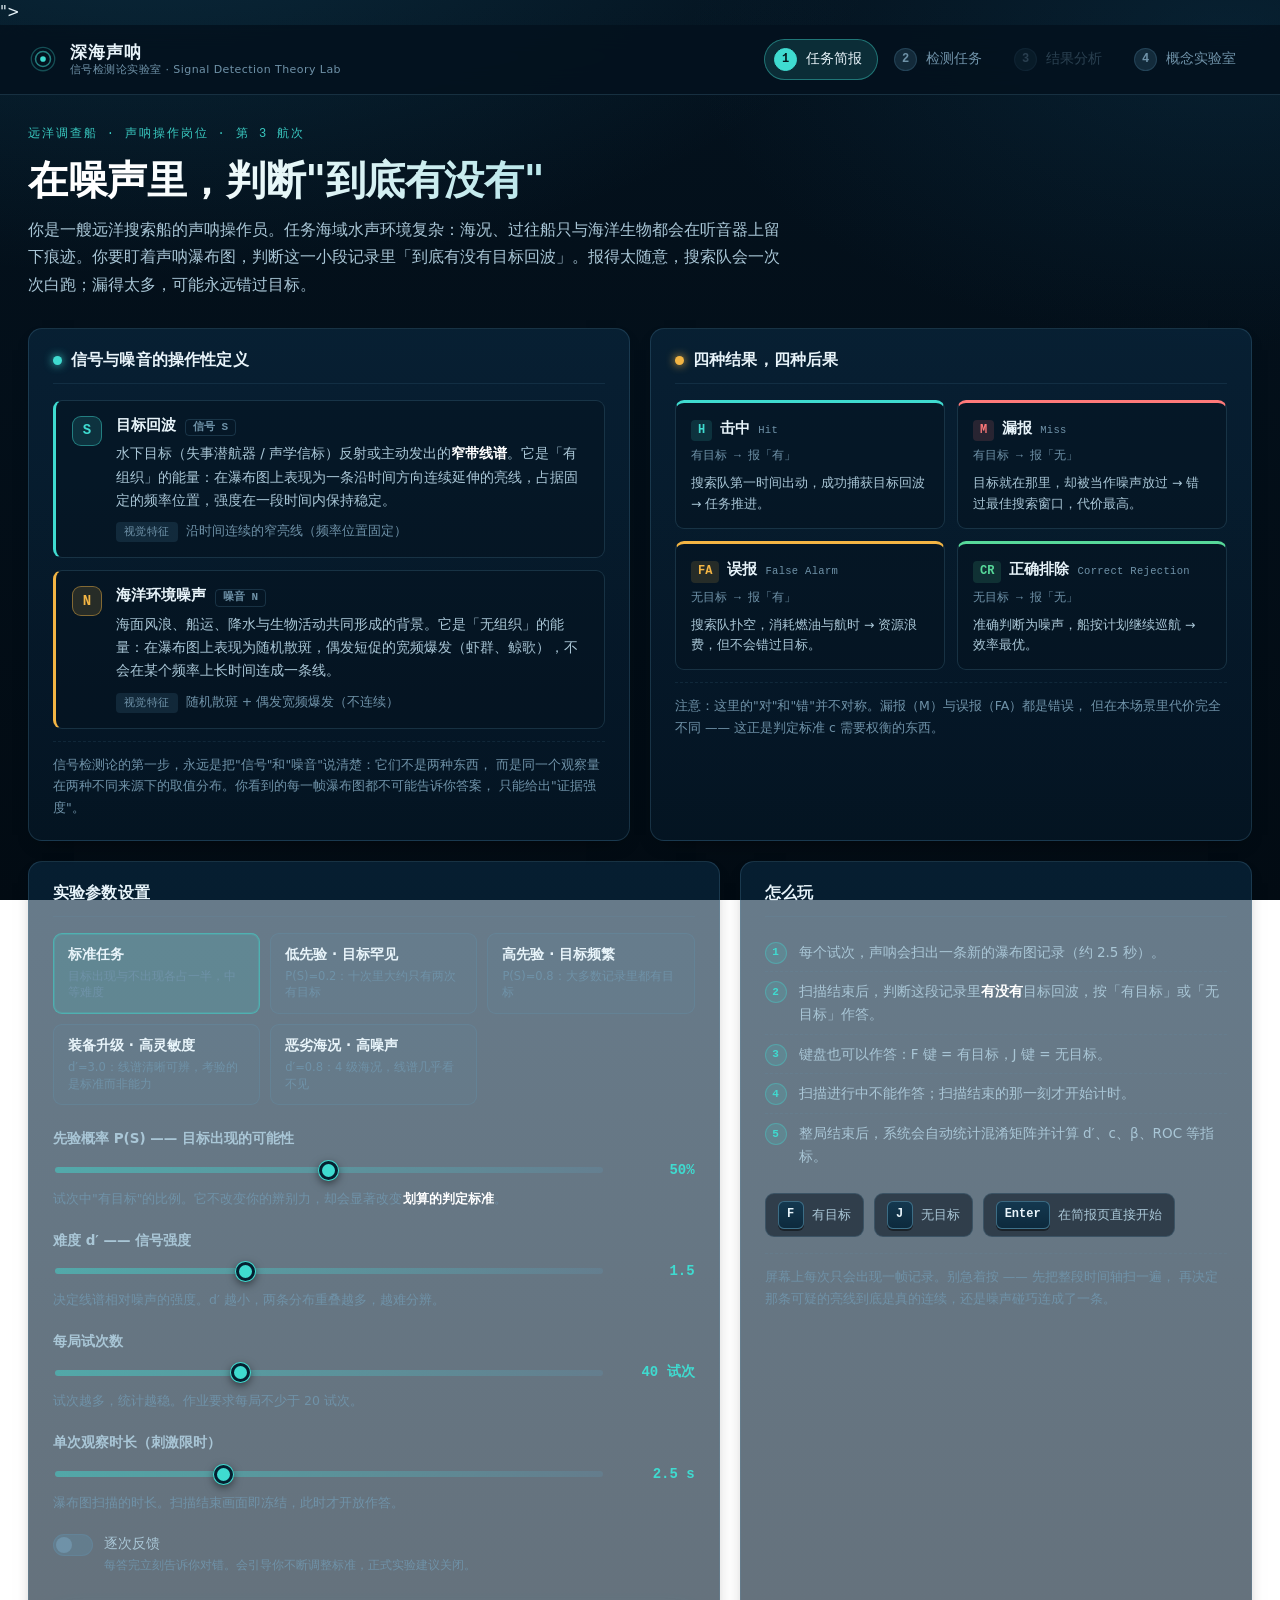
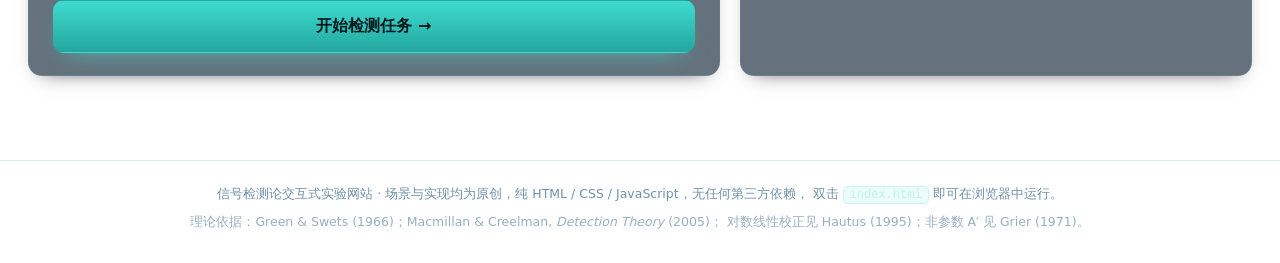
==== index.html @ de3a0b53 "Add files via upload" ====
<!DOCTYPE html>
<html lang="zh-CN" data-page-node-id="7BlGP3czFc0zTaChG8Geoq">
<head data-page-node-id="wyABZl23U43G0WEA0RpFrp">
<meta charset="utf-8" data-page-node-id="9tWLYR9eOHcnWnOsIxpgYl">
<meta name="viewport" content="width=device-width, initial-scale=1" data-page-node-id="ko4rNlrqqVmqE0k4zs28iP">
<title>深海声呐 · 信号检测论实验室</title>
<meta name="description" content="信号检测论（SDT）交互式实验网站：在深海声呐场景中完成目标检测任务，自动计算混淆矩阵、d′、c、β、A′、ROC 等指标，并提供可交互的概念实验室。" data-page-node-id="bJcnFSI2OYk65TBo6gGGTu">
<link rel="icon" href="data:image/svg+xml,<svg xmlns='http://www.w3.org/2000/svg' viewBox='0 0 32 32' data-page-node-id="MXE3FrBdM17u8Ltqky6Mfi"><rect width='32' height='32' rx='7' fill='%23061a2b' data-page-node-id="VFjueI061GlliiOvg3DtAs"/><circle cx='16' cy='16' r='3' fill='%233fdbd0' data-page-node-id="fHzxyOEwPS1XQd92Go2eyU"/><circle cx='16' cy='16' r='8' fill='none' stroke='%233fdbd0' stroke-opacity='.55' stroke-width='1.6' data-page-node-id="Gk4f6tbzfD8nGVSi1wwIhV"/><circle cx='16' cy='16' r='12.5' fill='none' stroke='%233fdbd0' stroke-opacity='.3' stroke-width='1.4' data-page-node-id="dNntcZrvxB0mwvcRiQEsen"/></svg>">
<link rel="stylesheet" href="css/base.css" data-page-node-id="20A9qHvudf6NGaCtLh5nTD">
<link rel="stylesheet" href="css/layout.css" data-page-node-id="5247QUHQQzCSi4FcL2VfjC">
<link rel="stylesheet" href="css/components.css" data-page-node-id="BhVyPoBjnROYNOfTWkRZdr">
</head>
<body data-page-node-id="KMqChKcDBBmf2ZVCAtJHI1">
<div class="app" data-page-node-id="LkLLp1mMcD1yYskjSVKqmv">

  <!-- ==================== 顶栏 ==================== -->
  <header class="topbar" data-page-node-id="akEOlAfJltoRnHvlLGiuGM">
    <div class="brand" data-page-node-id="9McdlECTdHpgb4ddFXzQdY">
      <svg class="brand__mark" viewBox="0 0 32 32" aria-hidden="true" data-page-node-id="N9kA8Bva1Fd8Go0u9RXlaa">
        <circle cx="16" cy="16" r="3" fill="currentColor" data-page-node-id="Ai5U2BiWhGFOWILEtR5WDG"/>
        <circle cx="16" cy="16" r="8" fill="none" stroke="currentColor" stroke-opacity=".55" stroke-width="1.6" data-page-node-id="KB8UTiGxVOA1N0pd7VKI6u"/>
        <circle cx="16" cy="16" r="12.5" fill="none" stroke="currentColor" stroke-opacity=".3" stroke-width="1.4" data-page-node-id="CLDfYKQme6FrIjuFEDPbCb"/>
      </svg>
      <div class="brand__text" data-page-node-id="MB4AXKsSFIrPK5TK0GABhn">
        <strong data-page-node-id="qxWQzHKXdoRilbg0R7Lvjv">深海声呐</strong>
        <em data-page-node-id="euWVPPZPiSU7z0U5lnoyQ6">信号检测论实验室 · Signal Detection Theory Lab</em>
      </div>
    </div>
    <nav class="steps" aria-label="实验步骤" data-page-node-id="X3ulW4NpvbdZObWDbcFFCN">
      <button type="button" class="step is-active" data-step="brief" data-page-node-id="la6y9DVtshYQsTGi5sPqgA"><i data-page-node-id="xK4MlSJe4XYgWPmhwBHWIY">1</i><span data-page-node-id="NKGFMX1fCAO6oPAsygHMXI">任务简报</span></button>
      <button type="button" class="step" data-step="task" data-page-node-id="2041xVu7pPSWplzJXY2FOJ"><i data-page-node-id="xwkf884Dhe14pU7mX9raEM">2</i><span data-page-node-id="pCgvW5BjVrBEZErt6HfWSM">检测任务</span></button>
      <button type="button" class="step" data-step="result" data-page-node-id="PQcHBByNVxGDVcxCSAduGY"><i data-page-node-id="jhv9wD1ARdsYKZxF9oRCsx">3</i><span data-page-node-id="pjqszpB730hvT2ItxRJPzF">结果分析</span></button>
      <button type="button" class="step" data-step="concept" data-page-node-id="GkDfhhG8w5beSZKCt3lyY5"><i data-page-node-id="1j1TdkW4HC8uWmtS5qddqH">4</i><span data-page-node-id="rzoupHdYaGDXM9Gcl3jlB9">概念实验室</span></button>
    </nav>
  </header>

  <main class="main" data-page-node-id="QatC3mEPXrXlIKf8vyCxgE">

    <!-- ==================== ① 任务简报 ==================== -->
    <section class="view is-active" id="view-brief" data-page-node-id="hoDFfxwfCQE98TpZCjoFSO">
      <div class="hero" data-page-node-id="p2mnXRYIQP3mFeQxQ5j41k">
        <p class="hero__kicker" data-page-node-id="9jtTaQ389BshIBya3Hzhn8">远洋调查船 · 声呐操作岗位 · 第 3 航次</p>
        <h1 class="hero__title" data-page-node-id="j2J6HETAFLfHwzNcE45X8t">在噪声里，判断"到底有没有"</h1>
        <p class="hero__lead" id="heroLead" data-page-node-id="n93bffi6VSSy9IlBC7XZ0O"></p>
      </div>

      <div class="grid grid--2" data-page-node-id="mh4OYjknqUsEZmnd5PBxS3">
        <div class="card" data-page-node-id="YHXNMhuOV8GDgReVHERzRC">
          <h3 class="card__title" data-page-node-id="v47sYOAUiN5K6exq9CSTU6"><span class="dot dot--s" data-page-node-id="x23sEWSLybrQR3XGw7Alld"></span>信号与噪音的操作性定义</h3>
          <div id="signalDef" data-page-node-id="uGwqHdYwt0CWUKAQ18opu3"></div>
          <div id="noiseDef" data-page-node-id="QquxC7E4qbPGOKV4JtIwdt"></div>
          <p class="hint" data-page-node-id="ncrM344EfCOXHOnh6KALZf">
            信号检测论的第一步，永远是把"信号"和"噪音"说清楚：它们不是两种东西，
            而是同一个观察量在两种不同来源下的取值分布。你看到的每一帧瀑布图都不可能告诉你答案，
            只能给出"证据强度"。
          </p>
        </div>

        <div class="card" data-page-node-id="D4xVIPqUletM8Kg421m4Ny">
          <h3 class="card__title" data-page-node-id="7TEWwcKC0i9ehIV2fQpZ1L"><span class="dot dot--n" data-page-node-id="A8sFWHB9K1mGK9t9we21ve"></span>四种结果，四种后果</h3>
          <div id="outcomeGrid" class="outcome-grid" data-page-node-id="KLkPV7eeDn1N8gnUzgTzBS"></div>
          <p class="hint" data-page-node-id="lT7LHTldOm7NqUDjdMDLgv">
            注意：这里的"对"和"错"并不对称。漏报（M）与误报（FA）都是错误，
            但在本场景里代价完全不同 —— 这正是判定标准 c 需要权衡的东西。
          </p>
        </div>
      </div>

      <div class="grid grid--params" data-page-node-id="V1g8ENcWrAQSFfIzaHyQUh">
        <div class="card card--params" data-page-node-id="7j3a37SPQuz51Ymnu9CrWt">
          <h3 class="card__title" data-page-node-id="ONESAwLX2KONCkls1KthjN">实验参数设置</h3>

          <div class="presets" id="presetRow" data-page-node-id="Y2OyWLC7dx4wvJlO0oiaVa"></div>

          <div class="field" data-page-node-id="ZrwrWFtChzjP1fjiXWPny4">
            <label for="briefPrior" data-page-node-id="oJLsPINSTv8a11nrsgmTQ1">先验概率 P(S) —— 目标出现的可能性</label>
            <div class="field__row" data-page-node-id="K6r3UCJDDXD8pLqoBM2DlY">
              <input type="range" id="briefPrior" min="0.1" max="0.9" step="0.05" value="0.5" data-page-node-id="7LpKbXwYMOWNruB0EnFEYh">
              <output id="briefPriorVal" data-page-node-id="bOOLbP4Ie4tO2jeBt1c7Da">50%</output>
            </div>
            <p class="field__hint" data-page-node-id="rMpsuqQC2QFiRwZq8yXDAi">试次中"有目标"的比例。它不改变你的辨别力，却会显著改变<b data-page-node-id="Hft3xPHnHNP45wN5BqUQnF">划算的判定标准</b>。</p>
          </div>

          <div class="field" data-page-node-id="DsPvkE0BaFDlz0DUnNoVCu">
            <label for="briefDp" data-page-node-id="eEBVJxvZLmBw9TKwmOLjP2">难度 d′ —— 信号强度</label>
            <div class="field__row" data-page-node-id="zMSPVyaAP91x0qSG09062M">
              <input type="range" id="briefDp" min="0.2" max="4" step="0.1" value="1.5" data-page-node-id="yppPCjrNb9YnVaGyjKa4AC">
              <output id="briefDpVal" data-page-node-id="dtGThOogVGJC5iX4wWjxzf">1.5</output>
            </div>
            <p class="field__hint" data-page-node-id="ExdcHiWSZ7kmNeCJWMewWL">决定线谱相对噪声的强度。d′ 越小，两条分布重叠越多，越难分辨。</p>
          </div>

          <div class="field" data-page-node-id="qaXEhrqDSAzDROeRUJz2yD">
            <label for="briefTrials" data-page-node-id="Tt7C7iXgzG2CH1ZH1KA8O5">每局试次数</label>
            <div class="field__row" data-page-node-id="sUiwktQyqx66S1zWOlZvyN">
              <input type="range" id="briefTrials" min="20" max="80" step="10" value="40" data-page-node-id="Hs3PtaXycUfkBscQFfmym6">
              <output id="briefTrialsVal" data-page-node-id="EwEiXvVA79ASknUH2jo2v2">40 试次</output>
            </div>
            <p class="field__hint" data-page-node-id="sschGMr9vofK6rsmvBGJMw">试次越多，统计越稳。作业要求每局不少于 20 试次。</p>
          </div>

          <div class="field" data-page-node-id="7pjSyeOJBLcYHvzM27i9GS">
            <label for="briefObserve" data-page-node-id="KGB8NLLn9JCZN6LcseEbot">单次观察时长（刺激限时）</label>
            <div class="field__row" data-page-node-id="udlPPEXn9UTlUXeZQpMnhm">
              <input type="range" id="briefObserve" min="1000" max="6000" step="500" value="2500" data-page-node-id="plM8fCIIcrfiQJgfB5nB3I">
              <output id="briefObserveVal" data-page-node-id="XJEn34MxC0OdMm0NVcEYGC">2.5 s</output>
            </div>
            <p class="field__hint" data-page-node-id="WIlUFTDo97PBdhEvHvk8Vx">瀑布图扫描的时长。扫描结束画面即冻结，此时才开放作答。</p>
          </div>

          <label class="switch" data-page-node-id="wcKtSG6NmRjxhxsRkfpHKa">
            <input type="checkbox" id="briefFeedback" data-page-node-id="Ug959cTEFhEq67kaVaVYTf">
            <span class="switch__box" aria-hidden="true" data-page-node-id="SdpTJRUuTcbSwCvXF2iACZ"></span>
            <span class="switch__text" data-page-node-id="FUHe6fuqXtojD2andeuvT4">逐次反馈
              <em data-page-node-id="60XclOyJpwLaSvEPCs1J3Y">每答完立刻告诉你对错。会引导你不断调整标准，正式实验建议关闭。</em>
            </span>
          </label>

          <button type="button" class="btn btn--primary btn--lg" id="btnStart" data-page-node-id="t12i7XGU9ZLYHpAgkNeBtZ">开始检测任务 →</button>
        </div>

        <div class="card card--how" data-page-node-id="ilGMRxwBnBwGJX9DSWS9D1">
          <h3 class="card__title" data-page-node-id="rVaFl3lU1DBUwUe1tJzWDh">怎么玩</h3>
          <ol class="instructions" id="instructionList" data-page-node-id="nmhmD6OflPD4FRalyrFeoa"></ol>
          <div class="keymap" data-page-node-id="FGJ3mCiJdb26df66F9cFVU">
            <div class="keymap__item" data-page-node-id="6pe2eCkoHT6WJxYREVnUD9"><kbd data-page-node-id="oVSLklXcJqLoCvXy2IapTS">F</kbd><span data-page-node-id="GO8zElaJ2QVxrXzM0HOFWc">有目标</span></div>
            <div class="keymap__item" data-page-node-id="2sSzzHEAkoQ8N6CQyy86SN"><kbd data-page-node-id="iVZE7jPQ5X0LDC63FQSzNU">J</kbd><span data-page-node-id="skb2Wx2rusFIXa3nLxcMHd">无目标</span></div>
            <div class="keymap__item" data-page-node-id="3g2b582p30hC4YY3AZrNLx"><kbd data-page-node-id="pnfGA0oJN3PCaYlEe4P6Wz">Enter</kbd><span data-page-node-id="CpQijhM1SA5N7XHLoSzsSF">在简报页直接开始</span></div>
          </div>
          <p class="hint" data-page-node-id="RE0rpJbbsudJnggxwankcZ">
            屏幕上每次只会出现一帧记录。别急着按 —— 先把整段时间轴扫一遍，
            再决定那条可疑的亮线到底是真的连续，还是噪声碰巧连成了一条。
          </p>
        </div>
      </div>
    </section>

    <!-- ==================== ② 检测任务 ==================== -->
    <section class="view" id="view-task" data-page-node-id="nz0o1MCSIUMERn4l929Y2w">
      <div class="hud" data-page-node-id="HJ3sPuIr0K5S0gdRvQ0CCi">
        <div class="hud__item" data-page-node-id="dfhWLhFnfcjWOZeEwugeVJ"><span data-page-node-id="qWFGIdfy5HPmztKQUfQpTn">试次</span><b id="hudTrial" data-page-node-id="OKS8li7Yn9tYv9FvXjrBuB">— / —</b></div>
        <div class="hud__item" data-page-node-id="UBk8C2CjrCy1ARYBc9uiNB"><span data-page-node-id="TsulBfpW7xOzaVaUnxIEsO">先验 P(S)</span><b id="hudPrior" data-page-node-id="cgMkEOn7akf9QXKdb3lJ1y">—</b></div>
        <div class="hud__item" data-page-node-id="PxJQAF1eTOB6nguvkZYnvv"><span data-page-node-id="jvXCFCsCctzMIUMODWRpBz">难度 d′</span><b id="hudDp" data-page-node-id="r0aAKyn8tTsaruHRbFAU5F">—</b></div>
        <div class="hud__item" data-page-node-id="1IPqEbtTaj9YOahHKv6SJq"><span data-page-node-id="gMaR4WOSX0cmTvu5vltz9A">观察时长</span><b id="hudObserve" data-page-node-id="CDIHV3J2JXGY4NYA5kx2Ks">—</b></div>
        <div class="task-banner task-banner--muted" id="taskBanner" data-page-node-id="A6QuMH64HkFg7NSP3y5KzM">准备中…</div>
      </div>

      <div class="sonar" data-page-node-id="11ySGKfUhGrFl3yKl5Gu6B">
        <canvas id="sonarCanvas" aria-label="声呐瀑布图" data-page-node-id="0rM2Nl0YlHpHtTEpEJ8ZxL"></canvas>
        <div class="sonar__scan" data-page-node-id="hvk4ZrFJ2rlqSMOSGGxYDn"><div class="sonar__scan-fill" id="timerFill" data-page-node-id="FBruBeFHicpdU9JQwYM8rF"></div></div>
      </div>

      <div class="respond" data-page-node-id="juNxMKpymbzqXGApqA3dx6">
        <button type="button" class="btn btn--yes" id="btnYes" disabled data-page-node-id="sPttHlYyCZn5xW4RCEPJWn">
          <span class="btn__key" data-page-node-id="4AwtATGIv2lpJUpgAZhaov">F</span>
          <span class="btn__label" data-page-node-id="AojZFpQzgy0BYxEijrJoMh">有目标</span>
          <span class="btn__sub" data-page-node-id="77g2ls25o0URL2e8R4h9tW">Signal present</span>
        </button>
        <button type="button" class="btn btn--no" id="btnNo" disabled data-page-node-id="Ov05H5rwtBSJW9ln4Jtv9b">
          <span class="btn__key" data-page-node-id="bTUf41swe4dTtXeBKvyqmR">J</span>
          <span class="btn__label" data-page-node-id="R3YWiE3aLYFyL7CKqdjCBT">无目标</span>
          <span class="btn__sub" data-page-node-id="wbWfKKBNSCdutwiOwAGB9o">Noise only</span>
        </button>
      </div>

      <p class="task-tip" data-page-node-id="kGyIvpCZOeZbNWH7RuY0NC">
        提示：扫描过程中不能作答。真正难的不是"看见"，而是<b data-page-node-id="UxYOFhosWcXABW7nIYY0mG">在同一条模糊的亮线上，决定报还是不报</b> ——
        那才是 c。
      </p>
    </section>

    <!-- ==================== ③ 结果分析 ==================== -->
    <section class="view" id="view-result" data-page-node-id="iZuTpM8378p1gY9BHbJ5kR">
      <div class="result-head" data-page-node-id="jyZg0SKSHNU1aAhQI360AR">
        <div data-page-node-id="AxasMBifFt1fZF6v5QBo64">
          <p class="hero__kicker" data-page-node-id="vbwMFDcj8T0Jn6C80SqoGf">本局结果</p>
          <h2 class="result-head__title" data-page-node-id="fRABVerPCt7u58OtXOFVQa">你的检测成绩</h2>
        </div>
        <div class="result-meta" id="resultMeta" data-page-node-id="aCmR30beHTn4D7epf9YgJt"></div>
      </div>

      <div class="kpi-grid" id="kpiGrid" data-page-node-id="LdxViO0wLLZLQLSdHFNwGx"></div>

      <div class="grid grid--2" data-page-node-id="w1z4DIb8JOyShqGoDRGGsp">
        <div class="card" data-page-node-id="UQs8TKWUVWkWTBEZNutVWV">
          <h3 class="card__title" data-page-node-id="7gWIJbV3IGRxxYxu70ez3Y">混淆矩阵</h3>
          <div id="matrixGrid" data-page-node-id="ncFA9cRHpJhUKLj03ob0SF"></div>
        </div>
        <div class="card" data-page-node-id="f3sX8r0jJ7NHuDlhYmcQ8t">
          <h3 class="card__title" data-page-node-id="dwIERjcEp0IQr3qqMUirvJ">结果解读</h3>
          <div class="narrative" id="resultNarrative" data-page-node-id="6q5mKNHChscEhoZz17NWJH"></div>
        </div>
      </div>

      <div class="grid grid--2" data-page-node-id="gD0AWaUSwX4tdj4n0AF7oJ">
        <div class="card" data-page-node-id="0o8iF0OeEJdjWk0k7LwgZF">
          <h3 class="card__title" data-page-node-id="RH8d89pMnPVx3aKVxZOQVH">为什么光看"准确率"不够？</h3>
          <div class="chart-box" data-page-node-id="TnINxlb5orfJPn1d9BchWE"><canvas id="accCanvas" aria-label="准确率与偷懒基线对比" data-page-node-id="fzCfUnCzm6HeQNUuMYIPZ7"></canvas></div>
          <p class="caption" data-page-node-id="fwfEgVunldCBvjh0VQZ1Yv">
            准确率把"看先验猜"和"看得清"混在一个数字里。先验偏离 50% 越远，这个数字就越不可信。
          </p>
        </div>
        <div class="card" data-page-node-id="svzRHRyONNmbKVq34qzGGh">
          <h3 class="card__title" data-page-node-id="PrRNhPEZDJVVo2ZBk0WE4j">两个分布与你的判定标准</h3>
          <div class="chart-box chart-box--tall" data-page-node-id="XcjF7p4EBJocuyGODjfEIi"><canvas id="distCanvas" aria-label="噪音与信号分布" data-page-node-id="JMznmIDocrxMfyVL7uGEfg"></canvas></div>
          <p class="caption" id="distCaption" data-page-node-id="UDrxos2yAUYcmvC0y4Q7fD"></p>
        </div>
      </div>

      <div class="grid grid--2" data-page-node-id="kTIV4t4rO71KFtkqux0sTU">
        <div class="card" data-page-node-id="Vott2jRhpxBskBI9CVWyLV">
          <h3 class="card__title" data-page-node-id="ZLJ76DJFCoM5SzniwLQXfi">ROC 曲线</h3>
          <div class="chart-box chart-box--tall" data-page-node-id="td9HaHr2t3myYMSV3URDo6"><canvas id="rocCanvas" aria-label="ROC 曲线" data-page-node-id="JQk0Mr4VJFLniJfZZSe40m"></canvas></div>
          <p class="caption" id="rocCaption" data-page-node-id="3AxhtTJK5DrSn5io0rOrmB"></p>
        </div>
        <div class="card" data-page-node-id="3AyqwVOlo6WGAtMHQFWOeU">
          <h3 class="card__title" data-page-node-id="R8GWuxRPEQeNQMGp7upeBr">多局对比</h3>
          <div class="table-wrap table-wrap--short" data-page-node-id="4sKN9XXmgDPsERbWIfuKEc">
            <table class="tbl" data-page-node-id="lN4XiAsvZo8QDadYIM74l9">
              <thead data-page-node-id="fAHOuX3edex78BKhlOPdEb">
                <tr data-page-node-id="dYXwQd4nhNHS7KcrOIfeVH">
                  <th data-page-node-id="Zda8Ox3GH3bAcxZXbsuFZT">局</th><th data-page-node-id="BpggEfFTFB7anvIp5z9QRk">先验</th><th data-page-node-id="ZDpfNLW2HaMZ3Kwv1cpcq6">设计 d′</th><th data-page-node-id="VKkkR7ZcI2ZMOihFyvNWwW">试次</th>
                  <th data-page-node-id="1OuzrGAL8Q8j876IgFfNap">实测 d′</th><th data-page-node-id="8do3Av4mkNRfH9nboJHwRC">c</th><th data-page-node-id="DlEDIB4bz7dKcNpRSLp3Ga">β</th><th data-page-node-id="vnwLjYs8VBY1A8HYyLDMmi">准确率</th>
                </tr>
              </thead>
              <tbody id="historyTableBody" data-page-node-id="L5L6tDbL8W2l2qEmJTNc08"></tbody>
            </table>
          </div>
          <div class="result-actions" data-page-node-id="jknSVRFLFZEgovardpjC0i">
            <button type="button" class="btn btn--ghost" id="btnExport" data-page-node-id="zWI3qenzqiZyyfKj8lToql">导出逐试次 CSV</button>
            <button type="button" class="btn btn--ghost" id="btnClearHistory" data-page-node-id="RJw0i8Jc5DfgVV17zDkBOa">清空历史</button>
          </div>
        </div>
      </div>

      <div class="card" data-page-node-id="4qbs6kfWAJybQYG7GMm8aW">
        <h3 class="card__title" data-page-node-id="MecHCAxqcS6A0urAqEAfqb">逐试次明细</h3>
        <div class="table-wrap" data-page-node-id="tfRltLydhmwMSgDvQsdF8S">
          <table class="tbl tbl--striped" data-page-node-id="5t6zEGmd0Wl4RAqk4bS5Es">
            <thead data-page-node-id="A7TsdoAUD9qOGAAuSbcyyX">
              <tr data-page-node-id="UPR5jOPmIaljmcFuFkcm5G">
                <th data-page-node-id="2PtGh4COdP4CjxnDYzhBKC">试次</th><th data-page-node-id="VtPt84B5rC3l29t6ot6R8U">真实状态</th><th data-page-node-id="0Dxkv2aGDCfUbgDdulv0Us">你的回答</th><th data-page-node-id="gUt8KDanoe7tzV70nth8WD">结果</th>
                <th data-page-node-id="sIrnpoV03H0gUVpUxcxtTM">反应时 (s)</th><th data-page-node-id="u59hfM1qqouVerP8zbrigY">目标频率 (kHz)</th><th data-page-node-id="KQREEcMsOYEx0A7eIBC5ia">宽频爆发</th>
              </tr>
            </thead>
            <tbody id="trialTableBody" data-page-node-id="cne9SNEAuDMDRBHEZMgmTh"></tbody>
          </table>
        </div>
      </div>

      <div class="result-actions result-actions--center" data-page-node-id="BFW0vmBzRTYJrsvKvtbvZL">
        <button type="button" class="btn btn--primary" id="btnRedo" data-page-node-id="w3nIOGlM90XqZX9CWJKbNN">用同样参数再来一局</button>
        <button type="button" class="btn btn--ghost" id="btnRetune" data-page-node-id="0UJY4pPAN9U2zyHeGZoFPC">换一组参数</button>
      </div>
    </section>

    <!-- ==================== ③ 概念实验室 ==================== -->
    <section class="view" id="view-concept" data-page-node-id="2iiqWrbLEhM5Q9WF70e6di">
      <div class="hero hero--slim" data-page-node-id="gtPgWQ0xDkDyAlYcFT0xgv">
        <p class="hero__kicker" data-page-node-id="UYPDoP4udzgS9WSHoK6fur">概念实验室</p>
        <h2 class="hero__title" data-page-node-id="cgMLWVKSZMyj6XtTUW9LN5">把 d′ 和 c 拖起来看</h2>
        <p class="hero__lead" data-page-node-id="N4jvy7oOJqrDQqVeuHIhKI">
          这里的每一条曲线都是公式算出来的，不是画上去的。拖动滑块，观察
          <b data-page-node-id="RCEMXF82OsSIdDDdqzWIHn">辨别力</b>（两个分布的距离）和<b data-page-node-id="pRfgnx0xl7MzChWGYb8Ljl">判定标准</b>（那根竖线）分别改变了什么。
        </p>
      </div>

      <div class="grid grid--concept" data-page-node-id="8S5qZpWvW8SqWeGq4AQWJI">
        <div class="card card--controls" data-page-node-id="4yyAHAuxchvds60YaFcBwj">
          <h3 class="card__title" data-page-node-id="5Hw79PZ1cmux68KK4IJKW9">参数</h3>

          <div class="field" data-page-node-id="jscvcKvIQt2CEsA7lSmE88">
            <label for="cDp" data-page-node-id="IAbEeB3HKCLPtlZtSUVG1t">辨别力 d′</label>
            <div class="field__row" data-page-node-id="JU9SJdKLPnBXfAYivXakWV">
              <input type="range" id="cDp" min="0" max="4" step="0.1" value="1.5" data-page-node-id="N1wdqshAtPpfyTiRU53Lma">
              <output id="cDpVal" data-page-node-id="kIloA8VQZPE2Y8KHh2mzDX">1.5</output>
            </div>
            <p class="field__hint" data-page-node-id="ES0elFBweii8rznIiH05mF">两个分布均值之间的距离。调大它，两条曲线分开。</p>
          </div>

          <div class="field" data-page-node-id="mIelh9u5HFWRPyJxIuwgEm">
            <label for="cC" data-page-node-id="NG1NUx9zCVS4Ou9vu4EpEY">判定标准 c</label>
            <div class="field__row" data-page-node-id="RqOcoUiFSmISfWn9VYpkfF">
              <input type="range" id="cC" min="-2" max="2" step="0.05" value="0" data-page-node-id="yZxxf5Wmf5OzwV4zR9mt4j">
              <output id="cCVal" data-page-node-id="kubBuXVpx5suLJlbEDGmq0">0.00</output>
            </div>
            <p class="field__hint" data-page-node-id="gSu1iJqSqTmnoGirETKKeQ">c &gt; 0 保守（少报"有"），c &lt; 0 宽松（多报"有"）。</p>
          </div>

          <div class="field" data-page-node-id="cmdkDcyAlJil0htdA56SzZ">
            <label for="cPrior" data-page-node-id="cR0jvPryUn1HXtZTxDic3q">先验概率 P(S)</label>
            <div class="field__row" data-page-node-id="nnZ0jyzxfTPa2LBoJzE2NA">
              <input type="range" id="cPrior" min="0.1" max="0.9" step="0.05" value="0.5" data-page-node-id="4mxdn5vuwtpp45FGLTblTK">
              <output id="cPriorVal" data-page-node-id="Ie3ft21NBX0wiZmm9qIHzf">50%</output>
            </div>
            <p class="field__hint" data-page-node-id="M1hpF1Yu8khqGxPoHBPljd">影响最优判定标准 c*，不影响 d′。</p>
          </div>

          <h3 class="card__title card__title--sub" data-page-node-id="6ZEjGPBF4pJLF3EBZy4afT">支付矩阵（相对价值）</h3>
          <div class="payoff" data-page-node-id="80jFxJFEN5fyKQforCQrat">
            <label data-page-node-id="HhQ1xMkSPPnjzIXAgBdHsJ">击中 V<sub data-page-node-id="JkcX1sXHCO1T5uhEH1WKKK">H</sub><input type="number" id="payVH" value="10" step="1" data-page-node-id="xIccHHSil8braqDJuDpfgr"></label>
            <label data-page-node-id="LBERX1MtCeBSTqUxj7uEBF">正确排除 V<sub data-page-node-id="BkSe4NPIXTfTkAzrHXFwjm">CR</sub><input type="number" id="payVCR" value="2" step="1" data-page-node-id="4G7NUsEHelCRXefMLRapnJ"></label>
            <label data-page-node-id="wgQobEtW6mzZr1Y2EkRUya">误报 V<sub data-page-node-id="3d3hiPBF6mIM1zlL857BUl">FA</sub><input type="number" id="payVFA" value="-4" step="1" data-page-node-id="ccoVLqBy6oEmFMquq4kcxH"></label>
            <label data-page-node-id="OfEYoS7QEvILIinqpIsxZY">漏报 V<sub data-page-node-id="A1sosNZwWCg4VxNgqoC8Gy">M</sub><input type="number" id="payVM" value="-20" step="1" data-page-node-id="ZFFCWwJS8IX8HXwLkNvHFR"></label>
          </div>

          <label class="switch switch--tight" data-page-node-id="VIxC9U59inDGHFFUTWwkrN">
            <input type="checkbox" id="chkOptimal" checked data-page-node-id="PvaXG87xJ811VM77TQ0BCn">
            <span class="switch__box" aria-hidden="true" data-page-node-id="qrHNqwOnnEamXaDRBHHu0L"></span>
            <span class="switch__text" data-page-node-id="tuwBBqp2xx0plrqMxL0IsV">显示最优判定标准 c*</span>
          </label>
          <label class="switch switch--tight" data-page-node-id="LhSb1D9IBv1Sq9SpaHQGOA">
            <input type="checkbox" id="chkZRoc" data-page-node-id="fnbWumLRtyPVT3BTH8mOlN">
            <span class="switch__box" aria-hidden="true" data-page-node-id="sLqojWWxcq7BJ32dooABtn"></span>
            <span class="switch__text" data-page-node-id="MQUue9kyZUCiYpBmbf3B0K">ROC 切换到 z 坐标</span>
          </label>

          <button type="button" class="btn btn--ghost btn--block" id="btnConceptReset" data-page-node-id="a1fMHhIwL60GUl74EEfl1Z">恢复默认</button>
        </div>

        <div class="stack" data-page-node-id="WiSQAWRU4vdKjbN15iRxms">
          <div class="card" data-page-node-id="1mUG9xsUk4TtpnAnyUYyvE">
            <h3 class="card__title" data-page-node-id="vPacOjvgw98WuC3ALiBs7O">两个分布与判定标准</h3>
            <div class="chart-box chart-box--tall" data-page-node-id="1qv1mlUN6PFOAFSPF4GjPA"><canvas id="conceptDistCanvas" aria-label="双分布交互图" data-page-node-id="uX0zBEqJPE0hd2pCz0gHjz"></canvas></div>
            <p class="caption" data-page-node-id="bCBz9dpYRuJQ3Bbh2qzV23">
              橙色曲线是噪音分布 N(0,1)，青色曲线是信号分布 N(d′,1)。竖线是判定标准：
              落在它右边的"噪音"会被误报（橙色阴影），落在它右边的"信号"会被击中（青色阴影）。
              紫色虚线是给定先验与支付矩阵下的最优标准 c*。
            </p>
          </div>

          <div class="grid grid--2" data-page-node-id="WgKugHHl17kcaa8DLxrSz5">
            <div class="card" data-page-node-id="3wtXMqDVxQkYXpxBcxAB8t">
              <h3 class="card__title" data-page-node-id="61d12AUqJIuzBfSECGskiE">ROC / z-ROC</h3>
              <div class="chart-box chart-box--tall" data-page-node-id="DzamJadrV30bGV7NRL2kV8"><canvas id="conceptRocCanvas" aria-label="ROC 曲线" data-page-node-id="AgmgzfzepfkwBzCNeNaiKS"></canvas></div>
              <p class="caption" data-page-node-id="oFsm2xfUhAMCivgg79Cgwe">
                固定 d′、把所有 c 走一遍，得到的轨迹就是 ROC。等方差模型下，
                换到 z 坐标后它是一条<b data-page-node-id="96HxdA3Z45o1kX7BgkH6pR">斜率 1 的直线</b>，纵轴截距恰好等于 d′。
              </p>
            </div>
            <div class="card" data-page-node-id="DGHJBWUMmKF7K35Fiuf8K4">
              <h3 class="card__title" data-page-node-id="JWBN51kWMbEprSQNDwHRLa">指标读数</h3>
              <dl class="readout" id="conceptReadout" data-page-node-id="wckGD60yikReFYQDhr5XMY"></dl>
            </div>
          </div>

          <div class="card" data-page-node-id="s6zVC5YN4RxDGZRXr2DoQT">
            <h3 class="card__title" data-page-node-id="V9ZYkXydTOrPR5IzG8DbHC">准确率悖论</h3>
            <div class="chart-box" data-page-node-id="fbofvXshd3ywAdRX5NdrgB"><canvas id="paradoxCanvas" aria-label="准确率对照条形图" data-page-node-id="UAhEO2yZmhRwRyP9hAiVKd"></canvas></div>
            <p class="caption" id="paradoxText" data-page-node-id="4cRkguhBvaqdXtai8tBTYT"></p>
          </div>
        </div>
      </div>
    </section>

  </main>

  <footer class="footer" data-page-node-id="BIyRvylD4Pl2U1fZahi7uv">
    <p data-page-node-id="UCCYA7BBSxpwHGfCOOgA5k">
      信号检测论交互式实验网站 · 场景与实现均为原创，纯 HTML / CSS / JavaScript，无任何第三方依赖，
      双击 <code data-page-node-id="4B8uAR3KhHvEATaf46Zx97">index.html</code> 即可在浏览器中运行。
    </p>
    <p class="footer__dim" data-page-node-id="TmCxdFIdEDM5zLuf7c6MdE">
      理论依据：Green &amp; Swets (1966)；Macmillan &amp; Creelman, <i data-page-node-id="kGdhspNGBCslrWIPGpoeeF">Detection Theory</i> (2005)；
      对数线性校正见 Hautus (1995)；非参数 A′ 见 Grier (1971)。
    </p>
  </footer>
</div>

<!-- 各模块按依赖顺序加载（普通 script，保证 file:// 直接打开也能运行） -->
<script src="js/utils.js"></script>
<script src="js/config.js"></script>
<script src="js/sdt.js"></script>
<script src="js/sonar.js"></script>
<script src="js/engine.js"></script>
<script src="js/charts.js"></script>
<script src="js/results.js"></script>
<script src="js/concept.js"></script>
<script src="js/app.js"></script>
</body>
</html>
---- css/base.css ----
/* ===========================================================================
   base.css —— 设计变量、重置、排版基础
   ---------------------------------------------------------------------------
   主题：深海声呐控制台。深蓝底 + 青色信号色 + 琥珀噪声色，
   数字一律用等宽字体，保证读数对齐、有"仪器感"。
   =========================================================================== */

/* ---------- 设计变量 ---------- */
:root {
  /* 背景层次 */
  --bg:            #04121e;
  --bg-deep:       #020b13;
  --bg-panel:      #082238;
  --bg-panel-2:    #0a2a43;
  --bg-sunken:     #051829;

  /* 线条 */
  --line:          rgba(96, 156, 186, 0.22);
  --line-soft:     rgba(96, 156, 186, 0.13);
  --line-strong:   rgba(120, 190, 220, 0.42);

  /* 文字 */
  --text:          #e8f4fa;
  --text-2:        #a9c6d6;
  --text-3:        #6f92a8;

  /* 语义色 */
  --cyan:          #3fdbd0;   /* 信号 / 主色 */
  --cyan-soft:     rgba(63, 219, 208, 0.14);
  --amber:         #f3b544;   /* 噪声 / 警示 */
  --amber-soft:    rgba(243, 181, 68, 0.14);
  --green:         #57d99a;   /* 正确 */
  --red:           #ff7a7a;   /* 错误 */
  --orange:        #ff8a5c;   /* 判定标准 */
  --violet:        #a78bfa;   /* 最优标准 */

  /* 字体 */
  --ff-sans: "PingFang SC", "Microsoft YaHei UI", "Microsoft YaHei",
             "Hiragino Sans GB", "Source Han Sans SC", "Noto Sans SC",
             system-ui, -apple-system, "Segoe UI", sans-serif;
  --ff-mono: "Cascadia Mono", "JetBrains Mono", Consolas, "SFMono-Regular",
             "Courier New", ui-monospace, monospace;

  /* 尺寸 */
  --radius:    14px;
  --radius-sm: 9px;
  --gap:       20px;
  --maxw:      1320px;

  /* 阴影 */
  --shadow:    0 18px 40px -22px rgba(0, 0, 0, 0.85);
  --shadow-sm: 0 8px 20px -14px rgba(0, 0, 0, 0.9);
}

/* ---------- 重置 ---------- */
*, *::before, *::after { box-sizing: border-box; }

html, body { height: 100%; }

body {
  margin: 0;
  font-family: var(--ff-sans);
  font-size: 15px;
  line-height: 1.65;
  color: var(--text);
  background:
    radial-gradient(1200px 620px at 12% -12%, rgba(24, 96, 128, 0.30), transparent 62%),
    radial-gradient(900px 520px at 96% 4%, rgba(18, 74, 104, 0.26), transparent 60%),
    linear-gradient(180deg, var(--bg) 0%, var(--bg-deep) 100%);
  background-attachment: fixed;
  -webkit-font-smoothing: antialiased;
  text-rendering: optimizeLegibility;
}

h1, h2, h3, h4 { margin: 0; font-weight: 700; line-height: 1.25; }
p  { margin: 0; }
ul, ol { margin: 0; padding: 0; }
li { list-style: none; }

a { color: var(--cyan); text-decoration: none; }

button, input, select, textarea {
  font-family: inherit;
  font-size: inherit;
  color: inherit;
}

canvas { display: block; }

code, kbd, .num, output, dl dd {
  font-family: var(--ff-mono);
  font-variant-numeric: tabular-nums;
}

code {
  padding: 1px 6px;
  border-radius: 5px;
  background: rgba(63, 219, 208, 0.10);
  border: 1px solid rgba(63, 219, 208, 0.22);
  font-size: 0.88em;
  color: #bff3ee;
}

kbd {
  display: inline-block;
  min-width: 26px;
  padding: 3px 8px;
  border-radius: 6px;
  background: linear-gradient(180deg, #14384f, #0d2a3d);
  border: 1px solid var(--line-strong);
  box-shadow: 0 2px 0 rgba(0, 0, 0, 0.45);
  font-size: 12px;
  font-weight: 700;
  text-align: center;
  color: var(--text);
}

strong, b { font-weight: 700; color: #ffffff; }

em { font-style: normal; }

/* ---------- 滚动条 ---------- */
::-webkit-scrollbar { width: 11px; height: 11px; }
::-webkit-scrollbar-track { background: rgba(0, 0, 0, 0.25); }
::-webkit-scrollbar-thumb {
  background: rgba(96, 156, 186, 0.35);
  border-radius: 6px;
  border: 2px solid transparent;
  background-clip: content-box;
}
::-webkit-scrollbar-thumb:hover { background: rgba(120, 190, 220, 0.55); background-clip: content-box; }

/* ---------- 选中文本 ---------- */
::selection { background: rgba(63, 219, 208, 0.32); }

/* ---------- 焦点可见（键盘可达性） ---------- */
:focus-visible {
  outline: 2px solid var(--cyan);
  outline-offset: 2px;
  border-radius: 4px;
}

/* ---------- 通用小工具类 ---------- */
.dim   { color: var(--text-3); font-size: 13px; }
.strong { font-weight: 700; color: #fff; }
.num   { text-align: right; }
.empty { color: var(--text-3); text-align: center; padding: 22px 0 !important; }
---- css/layout.css ----
/* ===========================================================================
   layout.css —— 页面骨架：顶栏、步骤导航、视图容器、栅格、任务区、页脚
   =========================================================================== */

.app {
  display: flex;
  flex-direction: column;
  min-height: 100%;
}

/* ==================== 顶栏 ==================== */
.topbar {
  position: sticky;
  top: 0;
  z-index: 50;
  display: flex;
  align-items: center;
  justify-content: space-between;
  gap: 20px;
  flex-wrap: wrap;
  padding: 14px 28px;
  background: rgba(4, 18, 30, 0.88);
  backdrop-filter: blur(14px);
  border-bottom: 1px solid var(--line);
}

.brand {
  display: flex;
  align-items: center;
  gap: 12px;
  color: var(--cyan);
}

.brand__mark { width: 30px; height: 30px; flex: none; }

.brand__text { display: flex; flex-direction: column; line-height: 1.2; }
.brand__text strong {
  font-size: 17px;
  letter-spacing: 0.06em;
  color: var(--text);
}
.brand__text em {
  font-size: 11px;
  color: var(--text-3);
  letter-spacing: 0.04em;
}

/* ==================== 步骤导航 ==================== */
.steps {
  display: flex;
  align-items: center;
  gap: 6px;
  flex-wrap: wrap;
}

.step {
  display: flex;
  align-items: center;
  gap: 9px;
  padding: 8px 15px 8px 9px;
  border: 1px solid transparent;
  border-radius: 999px;
  background: transparent;
  color: var(--text-3);
  cursor: pointer;
  transition: all 0.18s ease;
  font-size: 13.5px;
}

.step i {
  display: grid;
  place-items: center;
  width: 23px;
  height: 23px;
  border-radius: 50%;
  background: rgba(96, 156, 186, 0.18);
  border: 1px solid var(--line);
  font-family: var(--ff-mono);
  font-size: 12px;
  font-style: normal;
  font-weight: 700;
}

.step:hover:not(:disabled) { color: var(--text-2); background: rgba(96, 156, 186, 0.10); }

.step:disabled {
  opacity: 0.36;
  cursor: not-allowed;
}

.step.is-active {
  color: var(--text);
  background: var(--cyan-soft);
  border-color: rgba(63, 219, 208, 0.42);
  opacity: 1;
}
.step.is-active i {
  background: var(--cyan);
  border-color: var(--cyan);
  color: #03181c;
}

/* ==================== 主区域 ==================== */
.main {
  flex: 1;
  width: 100%;
  max-width: var(--maxw);
  margin: 0 auto;
  padding: 30px 28px 64px;
}

/* 视图切换 */
.view { display: none; }
.view.is-active {
  display: block;
  animation: viewIn 0.34s cubic-bezier(0.22, 0.61, 0.36, 1);
}

@keyframes viewIn {
  from { opacity: 0; transform: translateY(10px); }
  to   { opacity: 1; transform: none; }
}

/* ==================== 栏目标题区 ==================== */
.hero { margin-bottom: 28px; max-width: 900px; }
.hero--slim { margin-bottom: 22px; }

.hero__kicker {
  font-family: var(--ff-mono);
  font-size: 12px;
  letter-spacing: 0.16em;
  text-transform: uppercase;
  color: var(--cyan);
  margin-bottom: 10px;
  opacity: 0.9;
}

.hero__title {
  font-size: clamp(26px, 3.4vw, 40px);
  letter-spacing: -0.01em;
  margin-bottom: 12px;
  background: linear-gradient(100deg, #ffffff 12%, #b8e6ea 58%, #7fd6d0 100%);
  -webkit-background-clip: text;
  background-clip: text;
  color: transparent;
}

.hero__lead {
  color: var(--text-2);
  font-size: 15.5px;
  line-height: 1.8;
  max-width: 760px;
}

/* ==================== 栅格 ==================== */
.grid { display: grid; gap: var(--gap); margin-bottom: var(--gap); }

.grid--2 { grid-template-columns: repeat(2, minmax(0, 1fr)); }

.grid--params { grid-template-columns: minmax(0, 1.35fr) minmax(0, 1fr); }

.grid--concept { grid-template-columns: minmax(260px, 320px) minmax(0, 1fr); align-items: start; }

.stack { display: flex; flex-direction: column; gap: var(--gap); }
.stack > .grid { margin-bottom: 0; }

/* ==================== 任务页 HUD ==================== */
.hud {
  display: flex;
  align-items: center;
  gap: 22px;
  flex-wrap: wrap;
  padding: 14px 20px;
  margin-bottom: 16px;
  border: 1px solid var(--line);
  border-radius: var(--radius);
  background: linear-gradient(180deg, rgba(10, 42, 67, 0.72), rgba(6, 26, 43, 0.72));
  box-shadow: var(--shadow-sm);
}

.hud__item { display: flex; flex-direction: column; gap: 2px; }
.hud__item span { font-size: 11px; color: var(--text-3); letter-spacing: 0.08em; }
.hud__item b { font-family: var(--ff-mono); font-size: 17px; color: var(--text); }

.task-banner {
  margin-left: auto;
  padding: 8px 18px;
  border-radius: 999px;
  font-size: 14px;
  font-weight: 700;
  letter-spacing: 0.02em;
  border: 1px solid var(--line);
  white-space: nowrap;
}
.task-banner--muted { color: var(--text-3); background: rgba(96, 156, 186, 0.10); }
.task-banner--ready { color: var(--text); background: rgba(96, 156, 186, 0.16); }
.task-banner--judge {
  color: #03181c; background: var(--cyan); border-color: var(--cyan);
  animation: pulse 1.4s ease-in-out infinite;
}
.task-banner--good { color: #04231a; background: var(--green); border-color: var(--green); }
.task-banner--bad  { color: #2a0a0a; background: var(--red);   border-color: var(--red); }
.task-banner--warn { color: #2a1c02; background: var(--amber); border-color: var(--amber); }

@keyframes pulse {
  0%, 100% { box-shadow: 0 0 0 0 rgba(63, 219, 208, 0.55); }
  50%      { box-shadow: 0 0 0 10px rgba(63, 219, 208, 0); }
}

/* ==================== 声呐显示区 ==================== */
.sonar {
  position: relative;
  border: 1px solid var(--line-strong);
  border-radius: var(--radius);
  background: #03101a;
  overflow: hidden;
  box-shadow: var(--shadow), inset 0 0 60px -20px rgba(63, 219, 208, 0.22);
}

.sonar canvas { width: 100%; height: 440px; }

.sonar__scan {
  height: 4px;
  background: rgba(96, 156, 186, 0.18);
}
.sonar__scan-fill {
  height: 100%;
  width: 0;
  background: linear-gradient(90deg, rgba(63, 219, 208, 0.55), var(--cyan));
  transition: width 0.06s linear;
}

/* ==================== 作答区 ==================== */
.respond {
  display: grid;
  grid-template-columns: repeat(2, minmax(0, 1fr));
  gap: 16px;
  margin-top: 18px;
}

.task-tip {
  margin-top: 18px;
  text-align: center;
  color: var(--text-3);
  font-size: 13.5px;
}

/* ==================== 结果页头部 ==================== */
.result-head {
  display: flex;
  align-items: flex-end;
  justify-content: space-between;
  gap: 20px;
  flex-wrap: wrap;
  margin-bottom: 22px;
}

.result-head__title { font-size: clamp(22px, 2.6vw, 30px); }

.result-meta {
  display: flex;
  gap: 8px;
  flex-wrap: wrap;
  font-size: 12.5px;
}
.result-meta span {
  padding: 6px 12px;
  border-radius: 999px;
  border: 1px solid var(--line);
  background: rgba(96, 156, 186, 0.10);
  color: var(--text-3);
}
.result-meta b { font-family: var(--ff-mono); color: var(--text); }

/* ==================== 页脚 ==================== */
.footer {
  border-top: 1px solid var(--line);
  padding: 22px 28px 30px;
  text-align: center;
  color: var(--text-3);
  font-size: 12.5px;
  line-height: 1.8;
}
.footer code { font-size: 12px; }
.footer__dim { opacity: 0.72; margin-top: 4px; }

/* ==================== 响应式 ==================== */
@media (max-width: 1080px) {
  .grid--2, .grid--params, .grid--concept { grid-template-columns: minmax(0, 1fr); }
  .sonar canvas { height: 380px; }
}

@media (max-width: 720px) {
  .topbar { padding: 12px 16px; }
  .brand__text em { display: none; }
  .step span { display: none; }
  .step { padding: 8px; }
  .step i { width: 26px; height: 26px; }
  .main { padding: 20px 16px 48px; }
  .sonar canvas { height: 300px; }
  .respond { grid-template-columns: minmax(0, 1fr); }
  .hud { gap: 14px; }
  .task-banner { margin-left: 0; width: 100%; text-align: center; }
}
---- css/components.css ----
/* ===========================================================================
   components.css —— 组件：卡片、按钮、表单、混淆矩阵、KPI、表格、图表外框…
   =========================================================================== */

/* ==================== 卡片 ==================== */
.card {
  position: relative;
  padding: 22px 24px;
  border: 1px solid var(--line);
  border-radius: var(--radius);
  background: linear-gradient(180deg, rgba(10, 42, 67, 0.62), rgba(6, 26, 43, 0.62));
  box-shadow: var(--shadow-sm);
}

.card__title {
  display: flex;
  align-items: center;
  gap: 9px;
  font-size: 15.5px;
  margin-bottom: 16px;
  padding-bottom: 12px;
  border-bottom: 1px solid var(--line-soft);
  letter-spacing: 0.01em;
}
.card__title--sub { margin-top: 22px; }

.dot {
  width: 9px; height: 9px; border-radius: 50%; flex: none;
}
.dot--s { background: var(--cyan);  box-shadow: 0 0 10px var(--cyan); }
.dot--n { background: var(--amber); box-shadow: 0 0 10px var(--amber); }

/* ==================== 按钮 ==================== */
.btn {
  position: relative;
  display: inline-flex;
  align-items: center;
  justify-content: center;
  gap: 10px;
  padding: 12px 22px;
  border: 1px solid var(--line-strong);
  border-radius: 11px;
  background: rgba(96, 156, 186, 0.12);
  color: var(--text);
  font-size: 14.5px;
  font-weight: 700;
  cursor: pointer;
  transition: transform 0.14s ease, background 0.18s ease, border-color 0.18s ease, box-shadow 0.18s ease;
  user-select: none;
}

.btn:hover:not(:disabled) { background: rgba(96, 156, 186, 0.22); transform: translateY(-1px); }
.btn:active:not(:disabled) { transform: translateY(0) scale(0.985); }

.btn:disabled {
  opacity: 0.42;
  cursor: not-allowed;
  filter: grayscale(0.6);
}

.btn--primary {
  background: linear-gradient(180deg, #3fdbd0, #23a79f);
  border-color: transparent;
  color: #03181c;
  box-shadow: 0 10px 26px -14px rgba(63, 219, 208, 0.85);
}
.btn--primary:hover:not(:disabled) { background: linear-gradient(180deg, #57e6dc, #2bb8af); }

.btn--ghost { background: transparent; color: var(--text-2); }
.btn--ghost:hover:not(:disabled) { background: rgba(96, 156, 186, 0.16); color: var(--text); }

.btn--lg { width: 100%; padding: 15px 24px; font-size: 16px; margin-top: 20px; }
.btn--block { width: 100%; }

/* 作答按钮 */
.btn--yes, .btn--no {
  flex-direction: column;
  gap: 3px;
  padding: 20px 18px;
  border-width: 2px;
}
.btn--yes {
  border-color: rgba(63, 219, 208, 0.55);
  background: rgba(63, 219, 208, 0.10);
  color: #bff3ee;
}
.btn--yes:hover:not(:disabled) { background: rgba(63, 219, 208, 0.20); box-shadow: 0 0 34px -8px rgba(63, 219, 208, 0.65); }

.btn--no {
  border-color: rgba(243, 181, 68, 0.5);
  background: rgba(243, 181, 68, 0.09);
  color: #ffe0a8;
}
.btn--no:hover:not(:disabled) { background: rgba(243, 181, 68, 0.18); box-shadow: 0 0 34px -8px rgba(243, 181, 68, 0.6); }

.btn__key {
  font-family: var(--ff-mono);
  font-size: 11px;
  padding: 2px 9px;
  border-radius: 5px;
  background: rgba(0, 0, 0, 0.32);
  border: 1px solid currentColor;
  opacity: 0.8;
}
.btn__label { font-size: 21px; letter-spacing: 0.06em; }
.btn__sub {
  font-family: var(--ff-mono);
  font-size: 11px;
  opacity: 0.62;
  letter-spacing: 0.08em;
}

/* ==================== 表单 / 滑块 ==================== */
.field { margin-bottom: 20px; }

.field > label {
  display: block;
  font-size: 13.5px;
  font-weight: 700;
  color: var(--text-2);
  margin-bottom: 9px;
}

.field__row { display: flex; align-items: center; gap: 14px; }

.field__hint {
  margin-top: 7px;
  font-size: 12.5px;
  color: var(--text-3);
  line-height: 1.6;
}

input[type="range"] {
  -webkit-appearance: none;
  appearance: none;
  flex: 1;
  height: 6px;
  border-radius: 4px;
  background: linear-gradient(90deg, rgba(63, 219, 208, 0.5), rgba(96, 156, 186, 0.22));
  outline: none;
  cursor: pointer;
}

input[type="range"]::-webkit-slider-thumb {
  -webkit-appearance: none;
  appearance: none;
  width: 19px; height: 19px;
  border-radius: 50%;
  background: var(--cyan);
  border: 3px solid #062031;
  box-shadow: 0 0 0 1px var(--cyan), 0 3px 10px rgba(0, 0, 0, 0.6);
  cursor: grab;
}
input[type="range"]::-webkit-slider-thumb:active { cursor: grabbing; }
input[type="range"]::-moz-range-thumb {
  width: 15px; height: 15px; border-radius: 50%;
  background: var(--cyan); border: 3px solid #062031;
  box-shadow: 0 0 0 1px var(--cyan);
  cursor: grab;
}

output {
  min-width: 76px;
  text-align: right;
  font-size: 14px;
  font-weight: 700;
  color: var(--cyan);
}

/* 复选框开关 */
.switch {
  display: flex;
  align-items: flex-start;
  gap: 11px;
  margin: 4px 0 6px;
  cursor: pointer;
  font-size: 13.5px;
  color: var(--text-2);
}
.switch--tight { margin: 10px 0; }

.switch input { position: absolute; opacity: 0; width: 0; height: 0; }

.switch__box {
  position: relative;
  flex: none;
  width: 40px; height: 22px;
  margin-top: 1px;
  border-radius: 999px;
  background: rgba(96, 156, 186, 0.25);
  border: 1px solid var(--line);
  transition: background 0.2s ease;
}
.switch__box::after {
  content: "";
  position: absolute;
  top: 2px; left: 2px;
  width: 16px; height: 16px;
  border-radius: 50%;
  background: var(--text-3);
  transition: transform 0.2s ease, background 0.2s ease;
}
.switch input:checked + .switch__box { background: rgba(63, 219, 208, 0.42); border-color: var(--cyan); }
.switch input:checked + .switch__box::after { transform: translateX(18px); background: var(--cyan); }
.switch input:focus-visible + .switch__box { outline: 2px solid var(--cyan); outline-offset: 2px; }

.switch__text { display: block; line-height: 1.5; }
.switch__text em {
  display: block;
  font-size: 12px;
  color: var(--text-3);
  margin-top: 3px;
}

/* ==================== 预设按钮 ==================== */
.presets {
  display: grid;
  grid-template-columns: repeat(auto-fit, minmax(160px, 1fr));
  gap: 10px;
  margin-bottom: 22px;
}

.preset {
  display: flex;
  flex-direction: column;
  gap: 4px;
  padding: 12px 14px;
  text-align: left;
  border: 1px solid var(--line);
  border-radius: var(--radius-sm);
  background: rgba(96, 156, 186, 0.07);
  color: var(--text-2);
  cursor: pointer;
  transition: all 0.18s ease;
}
.preset strong { font-size: 13.5px; color: var(--text); }
.preset span { font-size: 11.5px; color: var(--text-3); line-height: 1.45; }
.preset:hover { background: rgba(96, 156, 186, 0.16); border-color: var(--line-strong); }
.preset.is-active {
  background: var(--cyan-soft);
  border-color: rgba(63, 219, 208, 0.5);
  box-shadow: inset 0 0 0 1px rgba(63, 219, 208, 0.2);
}

/* ==================== 信号 / 噪音定义 ==================== */
.def {
  display: flex;
  gap: 14px;
  padding: 15px 16px;
  border-radius: var(--radius-sm);
  border: 1px solid var(--line);
  background: rgba(4, 18, 30, 0.5);
  margin-bottom: 12px;
}
.def--signal { border-left: 3px solid var(--cyan); }
.def--noise  { border-left: 3px solid var(--amber); }

.def__badge {
  flex: none;
  display: grid;
  place-items: center;
  width: 30px; height: 30px;
  border-radius: 9px;
  font-family: var(--ff-mono);
  font-weight: 700;
  font-size: 14px;
}
.def--signal .def__badge { background: var(--cyan-soft);  color: var(--cyan);  border: 1px solid rgba(63, 219, 208, 0.45); }
.def--noise  .def__badge { background: var(--amber-soft); color: var(--amber); border: 1px solid rgba(243, 181, 68, 0.45); }

.def__body h4 {
  display: flex;
  align-items: baseline;
  gap: 9px;
  font-size: 15px;
  margin-bottom: 6px;
}
.def__body h4 em {
  font-family: var(--ff-mono);
  font-size: 11px;
  color: var(--text-3);
  padding: 1px 7px;
  border: 1px solid var(--line);
  border-radius: 4px;
}
.def__body p { font-size: 13.5px; color: var(--text-2); line-height: 1.72; }
.def__visual {
  margin-top: 9px;
  font-size: 12.5px;
  color: var(--text-3);
}
.def__visual span {
  display: inline-block;
  margin-right: 8px;
  padding: 1px 8px;
  border-radius: 4px;
  background: rgba(96, 156, 186, 0.15);
  font-size: 11px;
  letter-spacing: 0.04em;
}

/* ==================== 四种结果卡片 ==================== */
.outcome-grid {
  display: grid;
  grid-template-columns: repeat(2, minmax(0, 1fr));
  gap: 12px;
}

.oc {
  padding: 14px 15px;
  border-radius: var(--radius-sm);
  border: 1px solid var(--line);
  background: rgba(4, 18, 30, 0.5);
  border-top-width: 3px;
}
.oc--hit  { border-top-color: var(--cyan); }
.oc--cr   { border-top-color: var(--green); }
.oc--fa   { border-top-color: var(--amber); }
.oc--miss { border-top-color: var(--red); }

.oc__top {
  display: flex;
  align-items: baseline;
  gap: 8px;
  flex-wrap: wrap;
  margin-bottom: 6px;
}
.oc__code {
  font-family: var(--ff-mono);
  font-size: 12px;
  font-weight: 700;
  padding: 1px 7px;
  border-radius: 4px;
  background: rgba(96, 156, 186, 0.18);
}
.oc--hit  .oc__code { background: var(--cyan-soft);  color: var(--cyan); }
.oc--cr   .oc__code { background: rgba(87, 217, 154, 0.14); color: var(--green); }
.oc--fa   .oc__code { background: var(--amber-soft); color: var(--amber); }
.oc--miss .oc__code { background: rgba(255, 122, 122, 0.14); color: var(--red); }

.oc__name { font-size: 14.5px; font-weight: 700; }
.oc__en {
  font-family: var(--ff-mono);
  font-size: 10.5px;
  color: var(--text-3);
  letter-spacing: 0.03em;
}
.oc__states {
  font-family: var(--ff-mono);
  font-size: 11.5px;
  color: var(--text-3);
  margin-bottom: 7px;
}
.oc__cons { font-size: 12.5px; color: var(--text-2); line-height: 1.62; }

/* ==================== 说明列表 / 键位 ==================== */
.instructions { counter-reset: step; margin-bottom: 18px; }
.instructions li {
  position: relative;
  counter-increment: step;
  padding: 8px 0 8px 34px;
  font-size: 13.5px;
  color: var(--text-2);
  line-height: 1.68;
  border-bottom: 1px dashed var(--line-soft);
}
.instructions li:last-child { border-bottom: none; }
.instructions li::before {
  content: counter(step);
  position: absolute;
  left: 0; top: 9px;
  display: grid;
  place-items: center;
  width: 22px; height: 22px;
  border-radius: 50%;
  background: rgba(63, 219, 208, 0.14);
  border: 1px solid rgba(63, 219, 208, 0.35);
  color: var(--cyan);
  font-family: var(--ff-mono);
  font-size: 11px;
  font-weight: 700;
}

.keymap { display: flex; gap: 10px; flex-wrap: wrap; margin-bottom: 16px; }
.keymap__item {
  display: flex;
  align-items: center;
  gap: 8px;
  padding: 7px 12px;
  border-radius: var(--radius-sm);
  background: rgba(4, 18, 30, 0.55);
  border: 1px solid var(--line);
  font-size: 12.5px;
  color: var(--text-2);
}

.hint {
  font-size: 12.5px;
  color: var(--text-3);
  line-height: 1.72;
  padding-top: 12px;
  border-top: 1px dashed var(--line-soft);
  margin-top: 12px;
}

/* ==================== KPI 卡片 ==================== */
.kpi-grid {
  display: grid;
  grid-template-columns: repeat(auto-fit, minmax(196px, 1fr));
  gap: 14px;
  margin-bottom: var(--gap);
}

.kpi {
  position: relative;
  padding: 18px 18px 16px;
  border-radius: var(--radius);
  border: 1px solid var(--line);
  background: linear-gradient(180deg, rgba(10, 42, 67, 0.8), rgba(6, 26, 43, 0.8));
  overflow: hidden;
  box-shadow: var(--shadow-sm);
}
.kpi::before {
  content: "";
  position: absolute;
  inset: 0 auto 0 0;
  width: 3px;
  background: var(--text-3);
}
.kpi--good::before  { background: var(--green); }
.kpi--ok::before    { background: var(--cyan); }
.kpi--warn::before  { background: var(--amber); }
.kpi--bad::before   { background: var(--red); }
.kpi--info::before  { background: var(--violet); }
.kpi--muted::before { background: var(--text-3); }

.kpi__key {
  position: absolute;
  top: 12px; right: 14px;
  font-family: var(--ff-mono);
  font-size: 30px;
  font-weight: 700;
  color: rgba(96, 156, 186, 0.22);
  line-height: 1;
  letter-spacing: -0.04em;
}
.kpi__name { font-size: 12.5px; color: var(--text-3); letter-spacing: 0.06em; margin-bottom: 6px; }
.kpi__value {
  font-family: var(--ff-mono);
  font-size: 29px;
  font-weight: 700;
  line-height: 1.15;
  color: #fff;
  margin-bottom: 6px;
  letter-spacing: -0.02em;
}
.kpi__sub { font-size: 13px; color: var(--text-2); margin-bottom: 8px; }
.kpi--good .kpi__sub { color: var(--green); }
.kpi--warn .kpi__sub { color: var(--amber); }
.kpi--bad  .kpi__sub { color: var(--red); }
.kpi__note { font-size: 11.5px; color: var(--text-3); line-height: 1.55; }

/* ==================== 混淆矩阵 ==================== */
.mx {
  display: grid;
  grid-template-columns: 96px repeat(2, minmax(0, 1fr));
  gap: 8px;
  align-items: stretch;
}

.mx__corner {
  display: flex;
  flex-direction: column;
  justify-content: flex-end;
  gap: 2px;
  font-size: 10.5px;
  color: var(--text-3);
  line-height: 1.35;
  padding-bottom: 4px;
}

.mx__head {
  padding: 9px 10px;
  border-radius: var(--radius-sm);
  text-align: center;
  font-size: 13px;
  font-weight: 700;
  line-height: 1.4;
}
.mx__head em { display: block; font-family: var(--ff-mono); font-size: 11px; font-weight: 400; opacity: 0.8; }
.mx__head--s { background: var(--cyan-soft); color: #bff3ee; border: 1px solid rgba(63, 219, 208, 0.35); }
.mx__head--n { background: var(--amber-soft); color: #ffe0a8; border: 1px solid rgba(243, 181, 68, 0.32); }

.mx__rowhead {
  display: flex;
  align-items: center;
  justify-content: flex-end;
  padding-right: 8px;
  font-size: 12.5px;
  font-weight: 700;
  color: var(--text-3);
  text-align: right;
}

.mx__cell {
  padding: 14px 14px 12px;
  border-radius: var(--radius-sm);
  border: 1px solid var(--line);
  background: rgba(4, 18, 30, 0.55);
}
.mx__cell--hit  { border-color: rgba(63, 219, 208, 0.4);  background: rgba(63, 219, 208, 0.08); }
.mx__cell--cr   { border-color: rgba(87, 217, 154, 0.38); background: rgba(87, 217, 154, 0.07); }
.mx__cell--fa   { border-color: rgba(243, 181, 68, 0.38); background: rgba(243, 181, 68, 0.07); }
.mx__cell--miss { border-color: rgba(255, 122, 122, 0.4); background: rgba(255, 122, 122, 0.07); }

.mx__label { font-size: 12.5px; font-weight: 700; color: var(--text-2); margin-bottom: 6px; }
.mx__count {
  font-family: var(--ff-mono);
  font-size: 27px;
  font-weight: 700;
  color: #fff;
  line-height: 1.1;
}
.mx__count span { font-size: 12px; font-weight: 400; color: var(--text-3); margin-left: 3px; }
.mx__rate { font-family: var(--ff-mono); font-size: 13px; color: var(--cyan); margin: 3px 0 7px; }
.mx__rate em { font-size: 11px; color: var(--text-3); }
.mx__cell--miss .mx__rate, .mx__cell--fa .mx__rate { color: var(--amber); }
.mx__sub { font-size: 11.5px; color: var(--text-3); line-height: 1.55; }

/* ==================== 解读文本 ==================== */
.narrative p { font-size: 13.5px; color: var(--text-2); line-height: 1.78; margin-bottom: 13px; }
.narrative p:last-child { margin-bottom: 0; }
.narrative b { color: var(--cyan); }

.note {
  padding: 12px 15px;
  border-radius: var(--radius-sm);
  border: 1px solid var(--line);
  margin-bottom: 12px;
  font-size: 12.5px;
  line-height: 1.7;
}
.note--warn { border-color: rgba(243, 181, 68, 0.4); background: rgba(243, 181, 68, 0.08); color: #ffe3b0; }
.note--info { border-color: rgba(167, 139, 250, 0.35); background: rgba(167, 139, 250, 0.08); color: #ded3ff; }
.note ul { padding-left: 18px; }
.note li { list-style: disc; margin-top: 4px; }

/* ==================== 图表外框 ==================== */
.chart-box {
  border-radius: var(--radius-sm);
  background: rgba(3, 16, 26, 0.62);
  border: 1px solid var(--line-soft);
  padding: 8px;
  overflow: hidden;
}
.chart-box canvas { width: 100%; height: 190px; }
.chart-box--tall canvas { height: 290px; }

.caption {
  margin-top: 11px;
  font-size: 12.5px;
  color: var(--text-3);
  line-height: 1.72;
}
.caption b { color: var(--text-2); }

/* ==================== 表格 ==================== */
.table-wrap {
  max-height: 380px;
  overflow: auto;
  border-radius: var(--radius-sm);
  border: 1px solid var(--line-soft);
}
.table-wrap--short { max-height: 240px; }

.tbl { width: 100%; border-collapse: collapse; font-size: 13px; }

.tbl thead th {
  position: sticky;
  top: 0;
  z-index: 2;
  padding: 10px 12px;
  text-align: left;
  font-size: 11.5px;
  font-weight: 700;
  letter-spacing: 0.06em;
  color: var(--text-3);
  background: #0a2438;
  border-bottom: 1px solid var(--line);
  white-space: nowrap;
}
.tbl thead th:nth-child(n+5) { text-align: right; }

.tbl tbody td {
  padding: 9px 12px;
  border-bottom: 1px solid var(--line-soft);
  color: var(--text-2);
  white-space: nowrap;
}
.tbl tbody tr:last-child td { border-bottom: none; }
.tbl--striped tbody tr:nth-child(odd) { background: rgba(96, 156, 186, 0.045); }
.tbl tbody tr:hover { background: rgba(63, 219, 208, 0.07); }

/* 标签 */
.tag {
  display: inline-block;
  padding: 2px 9px;
  border-radius: 999px;
  font-size: 11.5px;
  font-weight: 700;
  border: 1px solid var(--line);
  background: rgba(96, 156, 186, 0.14);
  color: var(--text-2);
}
.tag--s    { background: var(--cyan-soft);  border-color: rgba(63, 219, 208, 0.4);  color: var(--cyan); }
.tag--n    { background: var(--amber-soft); border-color: rgba(243, 181, 68, 0.36); color: var(--amber); }
.tag--hit  { background: rgba(63, 219, 208, 0.14);  border-color: rgba(63, 219, 208, 0.4);  color: var(--cyan); }
.tag--cr   { background: rgba(87, 217, 154, 0.13);  border-color: rgba(87, 217, 154, 0.36); color: var(--green); }
.tag--fa   { background: rgba(243, 181, 68, 0.13);  border-color: rgba(243, 181, 68, 0.36); color: var(--amber); }
.tag--miss { background: rgba(255, 122, 122, 0.13); border-color: rgba(255, 122, 122, 0.4);  color: var(--red); }

/* ==================== 结果页动作条 ==================== */
.result-actions { display: flex; gap: 12px; flex-wrap: wrap; margin-top: 16px; }
.result-actions--center { justify-content: center; margin-top: 6px; }

/* ==================== 概念实验室：支付矩阵 / 读数 ==================== */
.payoff {
  display: grid;
  grid-template-columns: repeat(2, minmax(0, 1fr));
  gap: 10px;
}
.payoff label {
  display: flex;
  flex-direction: column;
  gap: 5px;
  font-size: 12px;
  color: var(--text-3);
}
.payoff input[type="number"] {
  width: 100%;
  padding: 8px 10px;
  border-radius: 8px;
  border: 1px solid var(--line);
  background: rgba(4, 18, 30, 0.6);
  color: var(--text);
  font-family: var(--ff-mono);
  font-size: 14px;
}
.payoff input[type="number"]:focus { border-color: var(--cyan); outline: none; }

.readout { display: flex; flex-direction: column; gap: 1px; }
.ro__row {
  display: flex;
  align-items: baseline;
  justify-content: space-between;
  gap: 14px;
  padding: 7px 0;
  border-bottom: 1px dashed var(--line-soft);
}
.ro__row dt { font-size: 12px; color: var(--text-3); line-height: 1.5; font-family: var(--ff-sans); }
.ro__row dd { font-size: 14px; font-weight: 700; color: var(--cyan); margin: 0; white-space: nowrap; }
.ro__sep { height: 8px; }

/* ==================== 响应式 ==================== */
@media (max-width: 720px) {
  .outcome-grid { grid-template-columns: minmax(0, 1fr); }
  .mx { grid-template-columns: 74px repeat(2, minmax(0, 1fr)); }
  .mx__count { font-size: 22px; }
  .kpi__value { font-size: 24px; }
  .payoff { grid-template-columns: minmax(0, 1fr); }
}
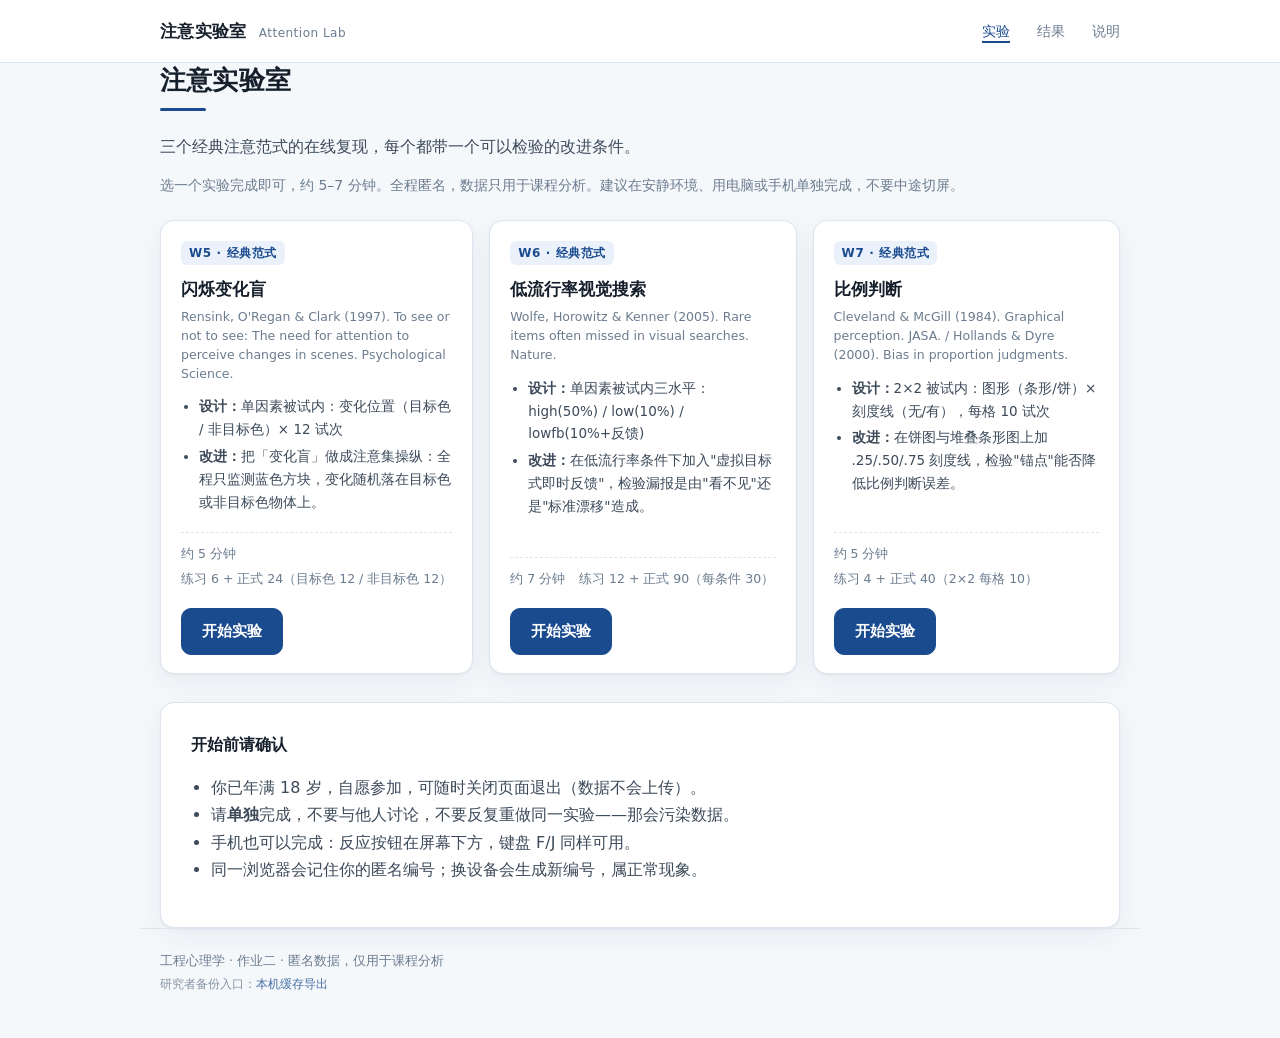
==== commit ff209646: "Add files via upload" ====
--- a/index.html
+++ b/index.html
@@ -1,381 +1,49 @@
 <!DOCTYPE html>
-<html lang="zh-CN" data-page-node-id="7BlGP3czFc0zTaChG8Geoq">
-<head data-page-node-id="wyABZl23U43G0WEA0RpFrp">
-<meta charset="utf-8" data-page-node-id="9tWLYR9eOHcnWnOsIxpgYl">
-<meta name="viewport" content="width=device-width, initial-scale=1" data-page-node-id="ko4rNlrqqVmqE0k4zs28iP">
-<title>深海声呐 · 信号检测论实验室</title>
-<meta name="description" content="信号检测论（SDT）交互式实验网站：在深海声呐场景中完成目标检测任务，自动计算混淆矩阵、d′、c、β、A′、ROC 等指标，并提供可交互的概念实验室。" data-page-node-id="bJcnFSI2OYk65TBo6gGGTu">
-<link rel="icon" href="data:image/svg+xml,<svg xmlns='http://www.w3.org/2000/svg' viewBox='0 0 32 32' data-page-node-id="MXE3FrBdM17u8Ltqky6Mfi"><rect width='32' height='32' rx='7' fill='%23061a2b' data-page-node-id="VFjueI061GlliiOvg3DtAs"/><circle cx='16' cy='16' r='3' fill='%233fdbd0' data-page-node-id="fHzxyOEwPS1XQd92Go2eyU"/><circle cx='16' cy='16' r='8' fill='none' stroke='%233fdbd0' stroke-opacity='.55' stroke-width='1.6' data-page-node-id="Gk4f6tbzfD8nGVSi1wwIhV"/><circle cx='16' cy='16' r='12.5' fill='none' stroke='%233fdbd0' stroke-opacity='.3' stroke-width='1.4' data-page-node-id="dNntcZrvxB0mwvcRiQEsen"/></svg>">
-<link rel="stylesheet" href="css/base.css" data-page-node-id="20A9qHvudf6NGaCtLh5nTD">
-<link rel="stylesheet" href="css/layout.css" data-page-node-id="5247QUHQQzCSi4FcL2VfjC">
-<link rel="stylesheet" href="css/components.css" data-page-node-id="BhVyPoBjnROYNOfTWkRZdr">
+<html lang="zh-CN">
+<head>
+  <meta charset="utf-8">
+  <meta name="viewport" content="width=device-width, initial-scale=1">
+  <title>注意实验室 · Attention Lab</title>
+  <meta name="description" content="实验心理学课程作业二：三个经典注意实验的复现与改进">
+  <link rel="stylesheet" href="css/style.css">
 </head>
-<body data-page-node-id="KMqChKcDBBmf2ZVCAtJHI1">
-<div class="app" data-page-node-id="LkLLp1mMcD1yYskjSVKqmv">
-
-  <!-- ==================== 顶栏 ==================== -->
-  <header class="topbar" data-page-node-id="akEOlAfJltoRnHvlLGiuGM">
-    <div class="brand" data-page-node-id="9McdlECTdHpgb4ddFXzQdY">
-      <svg class="brand__mark" viewBox="0 0 32 32" aria-hidden="true" data-page-node-id="N9kA8Bva1Fd8Go0u9RXlaa">
-        <circle cx="16" cy="16" r="3" fill="currentColor" data-page-node-id="Ai5U2BiWhGFOWILEtR5WDG"/>
-        <circle cx="16" cy="16" r="8" fill="none" stroke="currentColor" stroke-opacity=".55" stroke-width="1.6" data-page-node-id="KB8UTiGxVOA1N0pd7VKI6u"/>
-        <circle cx="16" cy="16" r="12.5" fill="none" stroke="currentColor" stroke-opacity=".3" stroke-width="1.4" data-page-node-id="CLDfYKQme6FrIjuFEDPbCb"/>
-      </svg>
-      <div class="brand__text" data-page-node-id="MB4AXKsSFIrPK5TK0GABhn">
-        <strong data-page-node-id="qxWQzHKXdoRilbg0R7Lvjv">深海声呐</strong>
-        <em data-page-node-id="euWVPPZPiSU7z0U5lnoyQ6">信号检测论实验室 · Signal Detection Theory Lab</em>
-      </div>
+<body>
+  <header class="topbar">
+    <div class="wrap topbar-inner">
+      <a class="brand" href="#/">
+        注意实验室
+        <span class="brand-sub">Attention Lab</span>
+      </a>
+      <nav class="nav">
+        <a href="#/" data-nav="home">实验</a>
+        <a href="#/results" data-nav="results">结果</a>
+        <a href="#/about" data-nav="about">说明</a>
+      </nav>
     </div>
-    <nav class="steps" aria-label="实验步骤" data-page-node-id="X3ulW4NpvbdZObWDbcFFCN">
-      <button type="button" class="step is-active" data-step="brief" data-page-node-id="la6y9DVtshYQsTGi5sPqgA"><i data-page-node-id="xK4MlSJe4XYgWPmhwBHWIY">1</i><span data-page-node-id="NKGFMX1fCAO6oPAsygHMXI">任务简报</span></button>
-      <button type="button" class="step" data-step="task" data-page-node-id="2041xVu7pPSWplzJXY2FOJ"><i data-page-node-id="xwkf884Dhe14pU7mX9raEM">2</i><span data-page-node-id="pCgvW5BjVrBEZErt6HfWSM">检测任务</span></button>
-      <button type="button" class="step" data-step="result" data-page-node-id="PQcHBByNVxGDVcxCSAduGY"><i data-page-node-id="jhv9wD1ARdsYKZxF9oRCsx">3</i><span data-page-node-id="pjqszpB730hvT2ItxRJPzF">结果分析</span></button>
-      <button type="button" class="step" data-step="concept" data-page-node-id="GkDfhhG8w5beSZKCt3lyY5"><i data-page-node-id="1j1TdkW4HC8uWmtS5qddqH">4</i><span data-page-node-id="rzoupHdYaGDXM9Gcl3jlB9">概念实验室</span></button>
-    </nav>
   </header>
 
-  <main class="main" data-page-node-id="QatC3mEPXrXlIKf8vyCxgE">
+  <main id="view" class="wrap"></main>
 
-    <!-- ==================== ① 任务简报 ==================== -->
-    <section class="view is-active" id="view-brief" data-page-node-id="hoDFfxwfCQE98TpZCjoFSO">
-      <div class="hero" data-page-node-id="p2mnXRYIQP3mFeQxQ5j41k">
-        <p class="hero__kicker" data-page-node-id="9jtTaQ389BshIBya3Hzhn8">远洋调查船 · 声呐操作岗位 · 第 3 航次</p>
-        <h1 class="hero__title" data-page-node-id="j2J6HETAFLfHwzNcE45X8t">在噪声里，判断"到底有没有"</h1>
-        <p class="hero__lead" id="heroLead" data-page-node-id="n93bffi6VSSy9IlBC7XZ0O"></p>
-      </div>
-
-      <div class="grid grid--2" data-page-node-id="mh4OYjknqUsEZmnd5PBxS3">
-        <div class="card" data-page-node-id="YHXNMhuOV8GDgReVHERzRC">
-          <h3 class="card__title" data-page-node-id="v47sYOAUiN5K6exq9CSTU6"><span class="dot dot--s" data-page-node-id="x23sEWSLybrQR3XGw7Alld"></span>信号与噪音的操作性定义</h3>
-          <div id="signalDef" data-page-node-id="uGwqHdYwt0CWUKAQ18opu3"></div>
-          <div id="noiseDef" data-page-node-id="QquxC7E4qbPGOKV4JtIwdt"></div>
-          <p class="hint" data-page-node-id="ncrM344EfCOXHOnh6KALZf">
-            信号检测论的第一步，永远是把"信号"和"噪音"说清楚：它们不是两种东西，
-            而是同一个观察量在两种不同来源下的取值分布。你看到的每一帧瀑布图都不可能告诉你答案，
-            只能给出"证据强度"。
-          </p>
-        </div>
-
-        <div class="card" data-page-node-id="D4xVIPqUletM8Kg421m4Ny">
-          <h3 class="card__title" data-page-node-id="7TEWwcKC0i9ehIV2fQpZ1L"><span class="dot dot--n" data-page-node-id="A8sFWHB9K1mGK9t9we21ve"></span>四种结果，四种后果</h3>
-          <div id="outcomeGrid" class="outcome-grid" data-page-node-id="KLkPV7eeDn1N8gnUzgTzBS"></div>
-          <p class="hint" data-page-node-id="lT7LHTldOm7NqUDjdMDLgv">
-            注意：这里的"对"和"错"并不对称。漏报（M）与误报（FA）都是错误，
-            但在本场景里代价完全不同 —— 这正是判定标准 c 需要权衡的东西。
-          </p>
-        </div>
-      </div>
-
-      <div class="grid grid--params" data-page-node-id="V1g8ENcWrAQSFfIzaHyQUh">
-        <div class="card card--params" data-page-node-id="7j3a37SPQuz51Ymnu9CrWt">
-          <h3 class="card__title" data-page-node-id="ONESAwLX2KONCkls1KthjN">实验参数设置</h3>
-
-          <div class="presets" id="presetRow" data-page-node-id="Y2OyWLC7dx4wvJlO0oiaVa"></div>
-
-          <div class="field" data-page-node-id="ZrwrWFtChzjP1fjiXWPny4">
-            <label for="briefPrior" data-page-node-id="oJLsPINSTv8a11nrsgmTQ1">先验概率 P(S) —— 目标出现的可能性</label>
-            <div class="field__row" data-page-node-id="K6r3UCJDDXD8pLqoBM2DlY">
-              <input type="range" id="briefPrior" min="0.1" max="0.9" step="0.05" value="0.5" data-page-node-id="7LpKbXwYMOWNruB0EnFEYh">
-              <output id="briefPriorVal" data-page-node-id="bOOLbP4Ie4tO2jeBt1c7Da">50%</output>
-            </div>
-            <p class="field__hint" data-page-node-id="rMpsuqQC2QFiRwZq8yXDAi">试次中"有目标"的比例。它不改变你的辨别力，却会显著改变<b data-page-node-id="Hft3xPHnHNP45wN5BqUQnF">划算的判定标准</b>。</p>
-          </div>
-
-          <div class="field" data-page-node-id="DsPvkE0BaFDlz0DUnNoVCu">
-            <label for="briefDp" data-page-node-id="eEBVJxvZLmBw9TKwmOLjP2">难度 d′ —— 信号强度</label>
-            <div class="field__row" data-page-node-id="zMSPVyaAP91x0qSG09062M">
-              <input type="range" id="briefDp" min="0.2" max="4" step="0.1" value="1.5" data-page-node-id="yppPCjrNb9YnVaGyjKa4AC">
-              <output id="briefDpVal" data-page-node-id="dtGThOogVGJC5iX4wWjxzf">1.5</output>
-            </div>
-            <p class="field__hint" data-page-node-id="ExdcHiWSZ7kmNeCJWMewWL">决定线谱相对噪声的强度。d′ 越小，两条分布重叠越多，越难分辨。</p>
-          </div>
-
-          <div class="field" data-page-node-id="qaXEhrqDSAzDROeRUJz2yD">
-            <label for="briefTrials" data-page-node-id="Tt7C7iXgzG2CH1ZH1KA8O5">每局试次数</label>
-            <div class="field__row" data-page-node-id="sUiwktQyqx66S1zWOlZvyN">
-              <input type="range" id="briefTrials" min="20" max="80" step="10" value="40" data-page-node-id="Hs3PtaXycUfkBscQFfmym6">
-              <output id="briefTrialsVal" data-page-node-id="EwEiXvVA79ASknUH2jo2v2">40 试次</output>
-            </div>
-            <p class="field__hint" data-page-node-id="sschGMr9vofK6rsmvBGJMw">试次越多，统计越稳。作业要求每局不少于 20 试次。</p>
-          </div>
-
-          <div class="field" data-page-node-id="7pjSyeOJBLcYHvzM27i9GS">
-            <label for="briefObserve" data-page-node-id="KGB8NLLn9JCZN6LcseEbot">单次观察时长（刺激限时）</label>
-            <div class="field__row" data-page-node-id="udlPPEXn9UTlUXeZQpMnhm">
-              <input type="range" id="briefObserve" min="1000" max="6000" step="500" value="2500" data-page-node-id="plM8fCIIcrfiQJgfB5nB3I">
-              <output id="briefObserveVal" data-page-node-id="XJEn34MxC0OdMm0NVcEYGC">2.5 s</output>
-            </div>
-            <p class="field__hint" data-page-node-id="WIlUFTDo97PBdhEvHvk8Vx">瀑布图扫描的时长。扫描结束画面即冻结，此时才开放作答。</p>
-          </div>
-
-          <label class="switch" data-page-node-id="wcKtSG6NmRjxhxsRkfpHKa">
-            <input type="checkbox" id="briefFeedback" data-page-node-id="Ug959cTEFhEq67kaVaVYTf">
-            <span class="switch__box" aria-hidden="true" data-page-node-id="SdpTJRUuTcbSwCvXF2iACZ"></span>
-            <span class="switch__text" data-page-node-id="FUHe6fuqXtojD2andeuvT4">逐次反馈
-              <em data-page-node-id="60XclOyJpwLaSvEPCs1J3Y">每答完立刻告诉你对错。会引导你不断调整标准，正式实验建议关闭。</em>
-            </span>
-          </label>
-
-          <button type="button" class="btn btn--primary btn--lg" id="btnStart" data-page-node-id="t12i7XGU9ZLYHpAgkNeBtZ">开始检测任务 →</button>
-        </div>
-
-        <div class="card card--how" data-page-node-id="ilGMRxwBnBwGJX9DSWS9D1">
-          <h3 class="card__title" data-page-node-id="rVaFl3lU1DBUwUe1tJzWDh">怎么玩</h3>
-          <ol class="instructions" id="instructionList" data-page-node-id="nmhmD6OflPD4FRalyrFeoa"></ol>
-          <div class="keymap" data-page-node-id="FGJ3mCiJdb26df66F9cFVU">
-            <div class="keymap__item" data-page-node-id="6pe2eCkoHT6WJxYREVnUD9"><kbd data-page-node-id="oVSLklXcJqLoCvXy2IapTS">F</kbd><span data-page-node-id="GO8zElaJ2QVxrXzM0HOFWc">有目标</span></div>
-            <div class="keymap__item" data-page-node-id="2sSzzHEAkoQ8N6CQyy86SN"><kbd data-page-node-id="iVZE7jPQ5X0LDC63FQSzNU">J</kbd><span data-page-node-id="skb2Wx2rusFIXa3nLxcMHd">无目标</span></div>
-            <div class="keymap__item" data-page-node-id="3g2b582p30hC4YY3AZrNLx"><kbd data-page-node-id="pnfGA0oJN3PCaYlEe4P6Wz">Enter</kbd><span data-page-node-id="CpQijhM1SA5N7XHLoSzsSF">在简报页直接开始</span></div>
-          </div>
-          <p class="hint" data-page-node-id="RE0rpJbbsudJnggxwankcZ">
-            屏幕上每次只会出现一帧记录。别急着按 —— 先把整段时间轴扫一遍，
-            再决定那条可疑的亮线到底是真的连续，还是噪声碰巧连成了一条。
-          </p>
-        </div>
-      </div>
-    </section>
-
-    <!-- ==================== ② 检测任务 ==================== -->
-    <section class="view" id="view-task" data-page-node-id="nz0o1MCSIUMERn4l929Y2w">
-      <div class="hud" data-page-node-id="HJ3sPuIr0K5S0gdRvQ0CCi">
-        <div class="hud__item" data-page-node-id="dfhWLhFnfcjWOZeEwugeVJ"><span data-page-node-id="qWFGIdfy5HPmztKQUfQpTn">试次</span><b id="hudTrial" data-page-node-id="OKS8li7Yn9tYv9FvXjrBuB">— / —</b></div>
-        <div class="hud__item" data-page-node-id="UBk8C2CjrCy1ARYBc9uiNB"><span data-page-node-id="TsulBfpW7xOzaVaUnxIEsO">先验 P(S)</span><b id="hudPrior" data-page-node-id="cgMkEOn7akf9QXKdb3lJ1y">—</b></div>
-        <div class="hud__item" data-page-node-id="PxJQAF1eTOB6nguvkZYnvv"><span data-page-node-id="jvXCFCsCctzMIUMODWRpBz">难度 d′</span><b id="hudDp" data-page-node-id="r0aAKyn8tTsaruHRbFAU5F">—</b></div>
-        <div class="hud__item" data-page-node-id="1IPqEbtTaj9YOahHKv6SJq"><span data-page-node-id="gMaR4WOSX0cmTvu5vltz9A">观察时长</span><b id="hudObserve" data-page-node-id="CDIHV3J2JXGY4NYA5kx2Ks">—</b></div>
-        <div class="task-banner task-banner--muted" id="taskBanner" data-page-node-id="A6QuMH64HkFg7NSP3y5KzM">准备中…</div>
-      </div>
-
-      <div class="sonar" data-page-node-id="11ySGKfUhGrFl3yKl5Gu6B">
-        <canvas id="sonarCanvas" aria-label="声呐瀑布图" data-page-node-id="0rM2Nl0YlHpHtTEpEJ8ZxL"></canvas>
-        <div class="sonar__scan" data-page-node-id="hvk4ZrFJ2rlqSMOSGGxYDn"><div class="sonar__scan-fill" id="timerFill" data-page-node-id="FBruBeFHicpdU9JQwYM8rF"></div></div>
-      </div>
-
-      <div class="respond" data-page-node-id="juNxMKpymbzqXGApqA3dx6">
-        <button type="button" class="btn btn--yes" id="btnYes" disabled data-page-node-id="sPttHlYyCZn5xW4RCEPJWn">
-          <span class="btn__key" data-page-node-id="4AwtATGIv2lpJUpgAZhaov">F</span>
-          <span class="btn__label" data-page-node-id="AojZFpQzgy0BYxEijrJoMh">有目标</span>
-          <span class="btn__sub" data-page-node-id="77g2ls25o0URL2e8R4h9tW">Signal present</span>
-        </button>
-        <button type="button" class="btn btn--no" id="btnNo" disabled data-page-node-id="Ov05H5rwtBSJW9ln4Jtv9b">
-          <span class="btn__key" data-page-node-id="bTUf41swe4dTtXeBKvyqmR">J</span>
-          <span class="btn__label" data-page-node-id="R3YWiE3aLYFyL7CKqdjCBT">无目标</span>
-          <span class="btn__sub" data-page-node-id="wbWfKKBNSCdutwiOwAGB9o">Noise only</span>
-        </button>
-      </div>
-
-      <p class="task-tip" data-page-node-id="kGyIvpCZOeZbNWH7RuY0NC">
-        提示：扫描过程中不能作答。真正难的不是"看见"，而是<b data-page-node-id="UxYOFhosWcXABW7nIYY0mG">在同一条模糊的亮线上，决定报还是不报</b> ——
-        那才是 c。
-      </p>
-    </section>
-
-    <!-- ==================== ③ 结果分析 ==================== -->
-    <section class="view" id="view-result" data-page-node-id="iZuTpM8378p1gY9BHbJ5kR">
-      <div class="result-head" data-page-node-id="jyZg0SKSHNU1aAhQI360AR">
-        <div data-page-node-id="AxasMBifFt1fZF6v5QBo64">
-          <p class="hero__kicker" data-page-node-id="vbwMFDcj8T0Jn6C80SqoGf">本局结果</p>
-          <h2 class="result-head__title" data-page-node-id="fRABVerPCt7u58OtXOFVQa">你的检测成绩</h2>
-        </div>
-        <div class="result-meta" id="resultMeta" data-page-node-id="aCmR30beHTn4D7epf9YgJt"></div>
-      </div>
-
-      <div class="kpi-grid" id="kpiGrid" data-page-node-id="LdxViO0wLLZLQLSdHFNwGx"></div>
-
-      <div class="grid grid--2" data-page-node-id="w1z4DIb8JOyShqGoDRGGsp">
-        <div class="card" data-page-node-id="UQs8TKWUVWkWTBEZNutVWV">
-          <h3 class="card__title" data-page-node-id="7gWIJbV3IGRxxYxu70ez3Y">混淆矩阵</h3>
-          <div id="matrixGrid" data-page-node-id="ncFA9cRHpJhUKLj03ob0SF"></div>
-        </div>
-        <div class="card" data-page-node-id="f3sX8r0jJ7NHuDlhYmcQ8t">
-          <h3 class="card__title" data-page-node-id="dwIERjcEp0IQr3qqMUirvJ">结果解读</h3>
-          <div class="narrative" id="resultNarrative" data-page-node-id="6q5mKNHChscEhoZz17NWJH"></div>
-        </div>
-      </div>
-
-      <div class="grid grid--2" data-page-node-id="gD0AWaUSwX4tdj4n0AF7oJ">
-        <div class="card" data-page-node-id="0o8iF0OeEJdjWk0k7LwgZF">
-          <h3 class="card__title" data-page-node-id="RH8d89pMnPVx3aKVxZOQVH">为什么光看"准确率"不够？</h3>
-          <div class="chart-box" data-page-node-id="TnINxlb5orfJPn1d9BchWE"><canvas id="accCanvas" aria-label="准确率与偷懒基线对比" data-page-node-id="fzCfUnCzm6HeQNUuMYIPZ7"></canvas></div>
-          <p class="caption" data-page-node-id="fwfEgVunldCBvjh0VQZ1Yv">
-            准确率把"看先验猜"和"看得清"混在一个数字里。先验偏离 50% 越远，这个数字就越不可信。
-          </p>
-        </div>
-        <div class="card" data-page-node-id="svzRHRyONNmbKVq34qzGGh">
-          <h3 class="card__title" data-page-node-id="PrRNhPEZDJVVo2ZBk0WE4j">两个分布与你的判定标准</h3>
-          <div class="chart-box chart-box--tall" data-page-node-id="XcjF7p4EBJocuyGODjfEIi"><canvas id="distCanvas" aria-label="噪音与信号分布" data-page-node-id="JMznmIDocrxMfyVL7uGEfg"></canvas></div>
-          <p class="caption" id="distCaption" data-page-node-id="UDrxos2yAUYcmvC0y4Q7fD"></p>
-        </div>
-      </div>
-
-      <div class="grid grid--2" data-page-node-id="kTIV4t4rO71KFtkqux0sTU">
-        <div class="card" data-page-node-id="Vott2jRhpxBskBI9CVWyLV">
-          <h3 class="card__title" data-page-node-id="ZLJ76DJFCoM5SzniwLQXfi">ROC 曲线</h3>
-          <div class="chart-box chart-box--tall" data-page-node-id="td9HaHr2t3myYMSV3URDo6"><canvas id="rocCanvas" aria-label="ROC 曲线" data-page-node-id="JQk0Mr4VJFLniJfZZSe40m"></canvas></div>
-          <p class="caption" id="rocCaption" data-page-node-id="3AxhtTJK5DrSn5io0rOrmB"></p>
-        </div>
-        <div class="card" data-page-node-id="3AyqwVOlo6WGAtMHQFWOeU">
-          <h3 class="card__title" data-page-node-id="R8GWuxRPEQeNQMGp7upeBr">多局对比</h3>
-          <div class="table-wrap table-wrap--short" data-page-node-id="4sKN9XXmgDPsERbWIfuKEc">
-            <table class="tbl" data-page-node-id="lN4XiAsvZo8QDadYIM74l9">
-              <thead data-page-node-id="fAHOuX3edex78BKhlOPdEb">
-                <tr data-page-node-id="dYXwQd4nhNHS7KcrOIfeVH">
-                  <th data-page-node-id="Zda8Ox3GH3bAcxZXbsuFZT">局</th><th data-page-node-id="BpggEfFTFB7anvIp5z9QRk">先验</th><th data-page-node-id="ZDpfNLW2HaMZ3Kwv1cpcq6">设计 d′</th><th data-page-node-id="VKkkR7ZcI2ZMOihFyvNWwW">试次</th>
-                  <th data-page-node-id="1OuzrGAL8Q8j876IgFfNap">实测 d′</th><th data-page-node-id="8do3Av4mkNRfH9nboJHwRC">c</th><th data-page-node-id="DlEDIB4bz7dKcNpRSLp3Ga">β</th><th data-page-node-id="vnwLjYs8VBY1A8HYyLDMmi">准确率</th>
-                </tr>
-              </thead>
-              <tbody id="historyTableBody" data-page-node-id="L5L6tDbL8W2l2qEmJTNc08"></tbody>
-            </table>
-          </div>
-          <div class="result-actions" data-page-node-id="jknSVRFLFZEgovardpjC0i">
-            <button type="button" class="btn btn--ghost" id="btnExport" data-page-node-id="zWI3qenzqiZyyfKj8lToql">导出逐试次 CSV</button>
-            <button type="button" class="btn btn--ghost" id="btnClearHistory" data-page-node-id="RJw0i8Jc5DfgVV17zDkBOa">清空历史</button>
-          </div>
-        </div>
-      </div>
-
-      <div class="card" data-page-node-id="4qbs6kfWAJybQYG7GMm8aW">
-        <h3 class="card__title" data-page-node-id="MecHCAxqcS6A0urAqEAfqb">逐试次明细</h3>
-        <div class="table-wrap" data-page-node-id="tfRltLydhmwMSgDvQsdF8S">
-          <table class="tbl tbl--striped" data-page-node-id="5t6zEGmd0Wl4RAqk4bS5Es">
-            <thead data-page-node-id="A7TsdoAUD9qOGAAuSbcyyX">
-              <tr data-page-node-id="UPR5jOPmIaljmcFuFkcm5G">
-                <th data-page-node-id="2PtGh4COdP4CjxnDYzhBKC">试次</th><th data-page-node-id="VtPt84B5rC3l29t6ot6R8U">真实状态</th><th data-page-node-id="0Dxkv2aGDCfUbgDdulv0Us">你的回答</th><th data-page-node-id="gUt8KDanoe7tzV70nth8WD">结果</th>
-                <th data-page-node-id="sIrnpoV03H0gUVpUxcxtTM">反应时 (s)</th><th data-page-node-id="u59hfM1qqouVerP8zbrigY">目标频率 (kHz)</th><th data-page-node-id="KQREEcMsOYEx0A7eIBC5ia">宽频爆发</th>
-              </tr>
-            </thead>
-            <tbody id="trialTableBody" data-page-node-id="cne9SNEAuDMDRBHEZMgmTh"></tbody>
-          </table>
-        </div>
-      </div>
-
-      <div class="result-actions result-actions--center" data-page-node-id="BFW0vmBzRTYJrsvKvtbvZL">
-        <button type="button" class="btn btn--primary" id="btnRedo" data-page-node-id="w3nIOGlM90XqZX9CWJKbNN">用同样参数再来一局</button>
-        <button type="button" class="btn btn--ghost" id="btnRetune" data-page-node-id="0UJY4pPAN9U2zyHeGZoFPC">换一组参数</button>
-      </div>
-    </section>
-
-    <!-- ==================== ③ 概念实验室 ==================== -->
-    <section class="view" id="view-concept" data-page-node-id="2iiqWrbLEhM5Q9WF70e6di">
-      <div class="hero hero--slim" data-page-node-id="gtPgWQ0xDkDyAlYcFT0xgv">
-        <p class="hero__kicker" data-page-node-id="UYPDoP4udzgS9WSHoK6fur">概念实验室</p>
-        <h2 class="hero__title" data-page-node-id="cgMLWVKSZMyj6XtTUW9LN5">把 d′ 和 c 拖起来看</h2>
-        <p class="hero__lead" data-page-node-id="N4jvy7oOJqrDQqVeuHIhKI">
-          这里的每一条曲线都是公式算出来的，不是画上去的。拖动滑块，观察
-          <b data-page-node-id="RCEMXF82OsSIdDDdqzWIHn">辨别力</b>（两个分布的距离）和<b data-page-node-id="pRfgnx0xl7MzChWGYb8Ljl">判定标准</b>（那根竖线）分别改变了什么。
-        </p>
-      </div>
-
-      <div class="grid grid--concept" data-page-node-id="8S5qZpWvW8SqWeGq4AQWJI">
-        <div class="card card--controls" data-page-node-id="4yyAHAuxchvds60YaFcBwj">
-          <h3 class="card__title" data-page-node-id="5Hw79PZ1cmux68KK4IJKW9">参数</h3>
-
-          <div class="field" data-page-node-id="jscvcKvIQt2CEsA7lSmE88">
-            <label for="cDp" data-page-node-id="IAbEeB3HKCLPtlZtSUVG1t">辨别力 d′</label>
-            <div class="field__row" data-page-node-id="JU9SJdKLPnBXfAYivXakWV">
-              <input type="range" id="cDp" min="0" max="4" step="0.1" value="1.5" data-page-node-id="N1wdqshAtPpfyTiRU53Lma">
-              <output id="cDpVal" data-page-node-id="kIloA8VQZPE2Y8KHh2mzDX">1.5</output>
-            </div>
-            <p class="field__hint" data-page-node-id="ES0elFBweii8rznIiH05mF">两个分布均值之间的距离。调大它，两条曲线分开。</p>
-          </div>
-
-          <div class="field" data-page-node-id="mIelh9u5HFWRPyJxIuwgEm">
-            <label for="cC" data-page-node-id="NG1NUx9zCVS4Ou9vu4EpEY">判定标准 c</label>
-            <div class="field__row" data-page-node-id="RqOcoUiFSmISfWn9VYpkfF">
-              <input type="range" id="cC" min="-2" max="2" step="0.05" value="0" data-page-node-id="yZxxf5Wmf5OzwV4zR9mt4j">
-              <output id="cCVal" data-page-node-id="kubBuXVpx5suLJlbEDGmq0">0.00</output>
-            </div>
-            <p class="field__hint" data-page-node-id="gSu1iJqSqTmnoGirETKKeQ">c &gt; 0 保守（少报"有"），c &lt; 0 宽松（多报"有"）。</p>
-          </div>
-
-          <div class="field" data-page-node-id="cmdkDcyAlJil0htdA56SzZ">
-            <label for="cPrior" data-page-node-id="cR0jvPryUn1HXtZTxDic3q">先验概率 P(S)</label>
-            <div class="field__row" data-page-node-id="nnZ0jyzxfTPa2LBoJzE2NA">
-              <input type="range" id="cPrior" min="0.1" max="0.9" step="0.05" value="0.5" data-page-node-id="4mxdn5vuwtpp45FGLTblTK">
-              <output id="cPriorVal" data-page-node-id="Ie3ft21NBX0wiZmm9qIHzf">50%</output>
-            </div>
-            <p class="field__hint" data-page-node-id="M1hpF1Yu8khqGxPoHBPljd">影响最优判定标准 c*，不影响 d′。</p>
-          </div>
-
-          <h3 class="card__title card__title--sub" data-page-node-id="6ZEjGPBF4pJLF3EBZy4afT">支付矩阵（相对价值）</h3>
-          <div class="payoff" data-page-node-id="80jFxJFEN5fyKQforCQrat">
-            <label data-page-node-id="HhQ1xMkSPPnjzIXAgBdHsJ">击中 V<sub data-page-node-id="JkcX1sXHCO1T5uhEH1WKKK">H</sub><input type="number" id="payVH" value="10" step="1" data-page-node-id="xIccHHSil8braqDJuDpfgr"></label>
-            <label data-page-node-id="LBERX1MtCeBSTqUxj7uEBF">正确排除 V<sub data-page-node-id="BkSe4NPIXTfTkAzrHXFwjm">CR</sub><input type="number" id="payVCR" value="2" step="1" data-page-node-id="4G7NUsEHelCRXefMLRapnJ"></label>
-            <label data-page-node-id="wgQobEtW6mzZr1Y2EkRUya">误报 V<sub data-page-node-id="3d3hiPBF6mIM1zlL857BUl">FA</sub><input type="number" id="payVFA" value="-4" step="1" data-page-node-id="ccoVLqBy6oEmFMquq4kcxH"></label>
-            <label data-page-node-id="OfEYoS7QEvILIinqpIsxZY">漏报 V<sub data-page-node-id="A1sosNZwWCg4VxNgqoC8Gy">M</sub><input type="number" id="payVM" value="-20" step="1" data-page-node-id="ZFFCWwJS8IX8HXwLkNvHFR"></label>
-          </div>
-
-          <label class="switch switch--tight" data-page-node-id="VIxC9U59inDGHFFUTWwkrN">
-            <input type="checkbox" id="chkOptimal" checked data-page-node-id="PvaXG87xJ811VM77TQ0BCn">
-            <span class="switch__box" aria-hidden="true" data-page-node-id="qrHNqwOnnEamXaDRBHHu0L"></span>
-            <span class="switch__text" data-page-node-id="tuwBBqp2xx0plrqMxL0IsV">显示最优判定标准 c*</span>
-          </label>
-          <label class="switch switch--tight" data-page-node-id="LhSb1D9IBv1Sq9SpaHQGOA">
-            <input type="checkbox" id="chkZRoc" data-page-node-id="fnbWumLRtyPVT3BTH8mOlN">
-            <span class="switch__box" aria-hidden="true" data-page-node-id="sLqojWWxcq7BJ32dooABtn"></span>
-            <span class="switch__text" data-page-node-id="MQUue9kyZUCiYpBmbf3B0K">ROC 切换到 z 坐标</span>
-          </label>
-
-          <button type="button" class="btn btn--ghost btn--block" id="btnConceptReset" data-page-node-id="a1fMHhIwL60GUl74EEfl1Z">恢复默认</button>
-        </div>
-
-        <div class="stack" data-page-node-id="WiSQAWRU4vdKjbN15iRxms">
-          <div class="card" data-page-node-id="1mUG9xsUk4TtpnAnyUYyvE">
-            <h3 class="card__title" data-page-node-id="vPacOjvgw98WuC3ALiBs7O">两个分布与判定标准</h3>
-            <div class="chart-box chart-box--tall" data-page-node-id="1qv1mlUN6PFOAFSPF4GjPA"><canvas id="conceptDistCanvas" aria-label="双分布交互图" data-page-node-id="uX0zBEqJPE0hd2pCz0gHjz"></canvas></div>
-            <p class="caption" data-page-node-id="bCBz9dpYRuJQ3Bbh2qzV23">
-              橙色曲线是噪音分布 N(0,1)，青色曲线是信号分布 N(d′,1)。竖线是判定标准：
-              落在它右边的"噪音"会被误报（橙色阴影），落在它右边的"信号"会被击中（青色阴影）。
-              紫色虚线是给定先验与支付矩阵下的最优标准 c*。
-            </p>
-          </div>
-
-          <div class="grid grid--2" data-page-node-id="WgKugHHl17kcaa8DLxrSz5">
-            <div class="card" data-page-node-id="3wtXMqDVxQkYXpxBcxAB8t">
-              <h3 class="card__title" data-page-node-id="61d12AUqJIuzBfSECGskiE">ROC / z-ROC</h3>
-              <div class="chart-box chart-box--tall" data-page-node-id="DzamJadrV30bGV7NRL2kV8"><canvas id="conceptRocCanvas" aria-label="ROC 曲线" data-page-node-id="AgmgzfzepfkwBzCNeNaiKS"></canvas></div>
-              <p class="caption" data-page-node-id="oFsm2xfUhAMCivgg79Cgwe">
-                固定 d′、把所有 c 走一遍，得到的轨迹就是 ROC。等方差模型下，
-                换到 z 坐标后它是一条<b data-page-node-id="96HxdA3Z45o1kX7BgkH6pR">斜率 1 的直线</b>，纵轴截距恰好等于 d′。
-              </p>
-            </div>
-            <div class="card" data-page-node-id="DGHJBWUMmKF7K35Fiuf8K4">
-              <h3 class="card__title" data-page-node-id="JWBN51kWMbEprSQNDwHRLa">指标读数</h3>
-              <dl class="readout" id="conceptReadout" data-page-node-id="wckGD60yikReFYQDhr5XMY"></dl>
-            </div>
-          </div>
-
-          <div class="card" data-page-node-id="s6zVC5YN4RxDGZRXr2DoQT">
-            <h3 class="card__title" data-page-node-id="V9ZYkXydTOrPR5IzG8DbHC">准确率悖论</h3>
-            <div class="chart-box" data-page-node-id="fbofvXshd3ywAdRX5NdrgB"><canvas id="paradoxCanvas" aria-label="准确率对照条形图" data-page-node-id="UAhEO2yZmhRwRyP9hAiVKd"></canvas></div>
-            <p class="caption" id="paradoxText" data-page-node-id="4cRkguhBvaqdXtai8tBTYT"></p>
-          </div>
-        </div>
-      </div>
-    </section>
-
-  </main>
-
-  <footer class="footer" data-page-node-id="BIyRvylD4Pl2U1fZahi7uv">
-    <p data-page-node-id="UCCYA7BBSxpwHGfCOOgA5k">
-      信号检测论交互式实验网站 · 场景与实现均为原创，纯 HTML / CSS / JavaScript，无任何第三方依赖，
-      双击 <code data-page-node-id="4B8uAR3KhHvEATaf46Zx97">index.html</code> 即可在浏览器中运行。
-    </p>
-    <p class="footer__dim" data-page-node-id="TmCxdFIdEDM5zLuf7c6MdE">
-      理论依据：Green &amp; Swets (1966)；Macmillan &amp; Creelman, <i data-page-node-id="kGdhspNGBCslrWIPGpoeeF">Detection Theory</i> (2005)；
-      对数线性校正见 Hautus (1995)；非参数 A′ 见 Grier (1971)。
+  <footer class="wrap foot">
+    <p>工程心理学 · 作业二 · 匿名数据，仅用于课程分析</p>
+    <p class="foot-dim">
+      研究者备份入口：<a href="#/researcher">本机缓存导出</a>
     </p>
   </footer>
-</div>
 
-<!-- 各模块按依赖顺序加载（普通 script，保证 file:// 直接打开也能运行） -->
-<script src="js/utils.js"></script>
-<script src="js/config.js"></script>
-<script src="js/sdt.js"></script>
-<script src="js/sonar.js"></script>
-<script src="js/engine.js"></script>
-<script src="js/charts.js"></script>
-<script src="js/results.js"></script>
-<script src="js/concept.js"></script>
-<script src="js/app.js"></script>
+  <noscript>
+    <p style="padding:24px;text-align:center">本实验需要 JavaScript，请启用后重新打开。</p>
+  </noscript>
+
+  <!-- 依赖顺序：配置 → 引擎 → 统计 → 数据 → 各实验 → 结果页 → 路由 -->
+  <script src="js/config.js"></script>
+  <script src="js/core.js"></script>
+  <script src="js/stats.js"></script>
+  <script src="js/data.js"></script>
+  <script src="js/exp1-cb.js"></script>
+  <script src="js/exp2-lp.js"></script>
+  <script src="js/exp3-cm.js"></script>
+  <script src="js/results.js"></script>
+  <script src="js/app.js"></script>
 </body>
 </html>
--- a/css/style.css
+++ b/css/style.css
@@ -0,0 +1,362 @@
+/* ============================================================
+ * 注意实验室 · 样式
+ * 纯手写 CSS，无框架；浅色主题，兼顾手机（被试可能用手机完成）
+ * ============================================================ */
+
+:root {
+  --ink: #16202c;
+  --ink-2: #3c4a5a;
+  --muted: #6b7c8f;
+  --line: #dde5ee;
+  --line-2: #eef2f7;
+  --bg: #f5f8fb;
+  --card: #ffffff;
+  --accent: #1b4b8f;
+  --accent-2: #2f6fed;
+  --warm: #b8860b;
+  --ok: #1f7a4d;
+  --bad: #a83232;
+  --radius: 14px;
+  --shadow: 0 1px 2px rgba(22, 32, 44, .05), 0 8px 24px rgba(22, 32, 44, .06);
+}
+
+* { box-sizing: border-box; }
+
+html, body {
+  margin: 0;
+  padding: 0;
+  background: var(--bg);
+  color: var(--ink);
+  font-family: system-ui, -apple-system, "Segoe UI", "Microsoft YaHei", "PingFang SC", sans-serif;
+  font-size: 16px;
+  line-height: 1.7;
+  -webkit-text-size-adjust: 100%;
+}
+
+a { color: var(--accent); text-decoration: none; }
+a:hover { text-decoration: underline; }
+
+.wrap { max-width: 1000px; margin: 0 auto; padding: 0 20px; }
+
+/* ---------- 顶栏 ---------- */
+.topbar {
+  background: #fff;
+  border-bottom: 1px solid var(--line);
+  position: sticky;
+  top: 0;
+  z-index: 20;
+}
+.topbar-inner {
+  display: flex;
+  align-items: center;
+  justify-content: space-between;
+  height: 62px;
+}
+.brand {
+  font-weight: 700;
+  font-size: 17px;
+  color: var(--ink);
+  letter-spacing: .3px;
+}
+.brand:hover { text-decoration: none; }
+.brand-sub {
+  font-weight: 400;
+  font-size: 12px;
+  color: var(--muted);
+  margin-left: 6px;
+  letter-spacing: .5px;
+}
+.nav a {
+  color: var(--muted);
+  margin-left: 22px;
+  font-size: 14px;
+  padding-bottom: 2px;
+  border-bottom: 2px solid transparent;
+}
+.nav a:hover { color: var(--ink); text-decoration: none; }
+.nav a.active { color: var(--accent); border-bottom-color: var(--accent); }
+
+/* ---------- 通用排版 ---------- */
+main { padding-top: 34px; padding-bottom: 60px; min-height: 60vh; }
+
+h1 { font-size: 26px; line-height: 1.35; margin: 0 0 10px; letter-spacing: .2px; }
+h2 { font-size: 19px; margin: 34px 0 12px; }
+h3 { font-size: 16px; margin: 22px 0 8px; }
+
+.lede { color: var(--ink-2); margin: 0 0 8px; }
+.dim { color: var(--muted); font-size: 14px; }
+.small { font-size: 13.5px; }
+
+.rule {
+  height: 3px;
+  width: 46px;
+  background: var(--accent);
+  border-radius: 2px;
+  margin: 0 0 22px;
+}
+
+/* ---------- 按钮 ---------- */
+.btn {
+  appearance: none;
+  border: 1px solid var(--line);
+  background: #fff;
+  color: var(--ink);
+  font: inherit;
+  font-size: 15px;
+  padding: 10px 20px;
+  border-radius: 10px;
+  cursor: pointer;
+  transition: all .12s ease;
+}
+.btn:hover { border-color: #c3d1e0; }
+.btn.primary {
+  background: var(--accent);
+  border-color: var(--accent);
+  color: #fff;
+  font-weight: 600;
+}
+.btn.primary:hover { background: #163f79; }
+.btn.ghost { background: transparent; }
+.btn:disabled { opacity: .45; cursor: not-allowed; }
+.btn-row { display: flex; gap: 12px; flex-wrap: wrap; align-items: center; margin-top: 18px; }
+
+/* ---------- 实验卡片 ---------- */
+.cards { display: grid; grid-template-columns: 1fr; gap: 16px; margin-top: 22px; }
+@media (min-width: 760px) { .cards { grid-template-columns: repeat(3, 1fr); } }
+
+.card {
+  background: var(--card);
+  border: 1px solid var(--line);
+  border-radius: var(--radius);
+  padding: 20px 20px 18px;
+  box-shadow: var(--shadow);
+  display: flex;
+  flex-direction: column;
+}
+.card-tag {
+  display: inline-block;
+  font-size: 12px;
+  font-weight: 700;
+  letter-spacing: .6px;
+  color: var(--accent);
+  background: #eaf1fb;
+  border-radius: 6px;
+  padding: 2px 8px;
+  margin-bottom: 10px;
+  align-self: flex-start;
+}
+.card h3 { margin: 0 0 4px; font-size: 17px; }
+.card .ref { color: var(--muted); font-size: 12.5px; line-height: 1.5; margin: 0 0 12px; }
+.card ul { margin: 0; padding-left: 18px; font-size: 13.5px; color: var(--ink-2); }
+.card li { margin-bottom: 4px; }
+.card .spacer { flex: 1; }
+
+.meta-row {
+  display: flex;
+  flex-wrap: wrap;
+  gap: 4px 14px;
+  font-size: 12.5px;
+  color: var(--muted);
+  border-top: 1px dashed var(--line);
+  padding-top: 10px;
+  margin-top: 14px;
+}
+.meta-row span { white-space: nowrap; }
+
+/* ---------- 说明页 / 知情同意 ---------- */
+.panel {
+  background: var(--card);
+  border: 1px solid var(--line);
+  border-radius: var(--radius);
+  padding: 28px 30px;
+  box-shadow: var(--shadow);
+}
+.panel + .panel { margin-top: 18px; }
+.panel h2:first-child, .panel h3:first-child { margin-top: 0; }
+.panel p, .panel li { color: var(--ink-2); }
+.panel ul { padding-left: 20px; }
+
+.consent-box {
+  background: #f7fafd;
+  border: 1px solid var(--line);
+  border-radius: 10px;
+  padding: 16px 18px;
+  font-size: 14px;
+  color: var(--ink-2);
+  max-height: 340px;
+  overflow: auto;
+}
+.checkline {
+  display: flex;
+  gap: 10px;
+  align-items: flex-start;
+  margin: 18px 0 4px;
+  font-size: 14.5px;
+}
+.checkline input { margin-top: 5px; width: 17px; height: 17px; flex: none; }
+
+/* ---------- 实验运行界面 ---------- */
+.run-head {
+  display: flex;
+  align-items: center;
+  justify-content: space-between;
+  gap: 12px;
+  margin-bottom: 10px;
+}
+.run-title { font-weight: 650; font-size: 15.5px; }
+.linkbtn {
+  background: none;
+  border: none;
+  color: var(--muted);
+  font: inherit;
+  font-size: 13px;
+  cursor: pointer;
+  padding: 4px 2px;
+  text-decoration: underline;
+}
+.bar {
+  height: 4px;
+  background: var(--line-2);
+  border-radius: 3px;
+  overflow: hidden;
+  margin-bottom: 22px;
+}
+.bar > i {
+  display: block;
+  height: 100%;
+  width: 0%;
+  background: var(--accent-2);
+  transition: width .18s linear;
+}
+
+.stage {
+  background: #fff;
+  border: 1px solid var(--line);
+  border-radius: var(--radius);
+  box-shadow: var(--shadow);
+  padding: 22px;
+  min-height: 300px;
+  display: flex;
+  flex-direction: column;
+  align-items: center;
+  justify-content: center;
+  gap: 14px;
+}
+.stage-wrap { display: flex; flex-direction: column; align-items: center; gap: 12px; width: 100%; }
+
+canvas.canvas {
+  display: block;
+  max-width: 100%;
+  height: auto;
+  border-radius: 8px;
+  background: #fff;
+  touch-action: manipulation;
+}
+
+.resp { display: flex; gap: 12px; flex-wrap: wrap; justify-content: center; min-height: 0; width: 100%; }
+.resp .btn { min-width: 132px; padding: 12px 18px; font-size: 15px; }
+.resp .btn .k { display: block; font-size: 11.5px; color: var(--muted); font-weight: 400; margin-top: 2px; }
+.resp .btn.primary .k { color: rgba(255, 255, 255, .75); }
+
+.hint {
+  text-align: center;
+  color: var(--muted);
+  font-size: 13.5px;
+  margin: 14px 0 0;
+  min-height: 22px;
+}
+.center-text { text-align: center; }
+.big-msg { font-size: 20px; font-weight: 600; text-align: center; }
+.fb { font-size: 22px; font-weight: 700; text-align: center; min-height: 32px; }
+.fb.ok { color: var(--ok); }
+.fb.bad { color: var(--bad); }
+
+kbd {
+  background: #eef2f7;
+  border: 1px solid var(--line);
+  border-bottom-width: 2px;
+  border-radius: 5px;
+  padding: 1px 6px;
+  font-family: ui-monospace, Consolas, monospace;
+  font-size: 12.5px;
+}
+
+/* ---------- C&M 滑块 ---------- */
+.cm-resp { width: 100%; max-width: 540px; margin: 0 auto; display: flex; flex-direction: column; gap: 10px; }
+.cm-line { display: flex; align-items: center; gap: 14px; }
+.cm-line input[type="range"] { flex: 1; accent-color: var(--accent); height: 26px; }
+.cm-val { font-variant-numeric: tabular-nums; font-weight: 700; font-size: 18px; min-width: 74px; text-align: right; }
+.cm-scale { display: flex; justify-content: space-between; font-size: 12px; color: var(--muted); }
+
+/* ---------- 结果页 ---------- */
+.kpis { display: grid; grid-template-columns: repeat(auto-fit, minmax(150px, 1fr)); gap: 12px; margin: 18px 0 6px; }
+.kpi {
+  background: #fff;
+  border: 1px solid var(--line);
+  border-radius: 12px;
+  padding: 14px 16px;
+}
+.kpi .v { font-size: 22px; font-weight: 700; font-variant-numeric: tabular-nums; }
+.kpi .l { font-size: 12.5px; color: var(--muted); }
+
+table.tbl {
+  width: 100%;
+  border-collapse: collapse;
+  font-size: 13.5px;
+  margin: 12px 0 6px;
+  background: #fff;
+}
+table.tbl th, table.tbl td {
+  border-bottom: 1px solid var(--line-2);
+  padding: 8px 10px;
+  text-align: left;
+  vertical-align: top;
+}
+table.tbl th { background: #f7fafd; font-weight: 600; color: var(--ink-2); font-size: 12.5px; }
+table.tbl td.num { font-variant-numeric: tabular-nums; }
+table.tbl tr:last-child td { border-bottom: none; }
+.tbl-wrap { overflow-x: auto; }
+
+.chip {
+  display: inline-block;
+  font-size: 12px;
+  padding: 1px 8px;
+  border-radius: 999px;
+  border: 1px solid var(--line);
+  background: #f7fafd;
+  color: var(--ink-2);
+}
+.chip.ok { background: #e9f6ef; border-color: #cbe8d9; color: var(--ok); }
+.chip.bad { background: #fbeded; border-color: #f0d3d3; color: var(--bad); }
+.chip.mid { background: #fdf6e6; border-color: #f0e2bd; color: var(--warm); }
+
+.empty {
+  border: 1px dashed var(--line);
+  border-radius: 12px;
+  padding: 26px;
+  text-align: center;
+  color: var(--muted);
+  background: #fbfdff;
+}
+
+/* ---------- 页脚 ---------- */
+.foot {
+  border-top: 1px solid var(--line);
+  padding-top: 18px;
+  padding-bottom: 40px;
+  font-size: 12.5px;
+  color: var(--muted);
+}
+.foot p { margin: 3px 0; }
+.foot-dim { font-size: 12px; opacity: .8; }
+
+/* ---------- 手机 ---------- */
+@media (max-width: 560px) {
+  h1 { font-size: 22px; }
+  .panel { padding: 20px 18px; }
+  .stage { padding: 14px; }
+  /* 窄屏下反应按钮改为竖排：文字不折断，拇指更容易点 */
+  .resp { flex-direction: column; }
+  .resp .btn { width: 100%; }
+  .meta-row { flex-wrap: wrap; gap: 8px; }
+}
